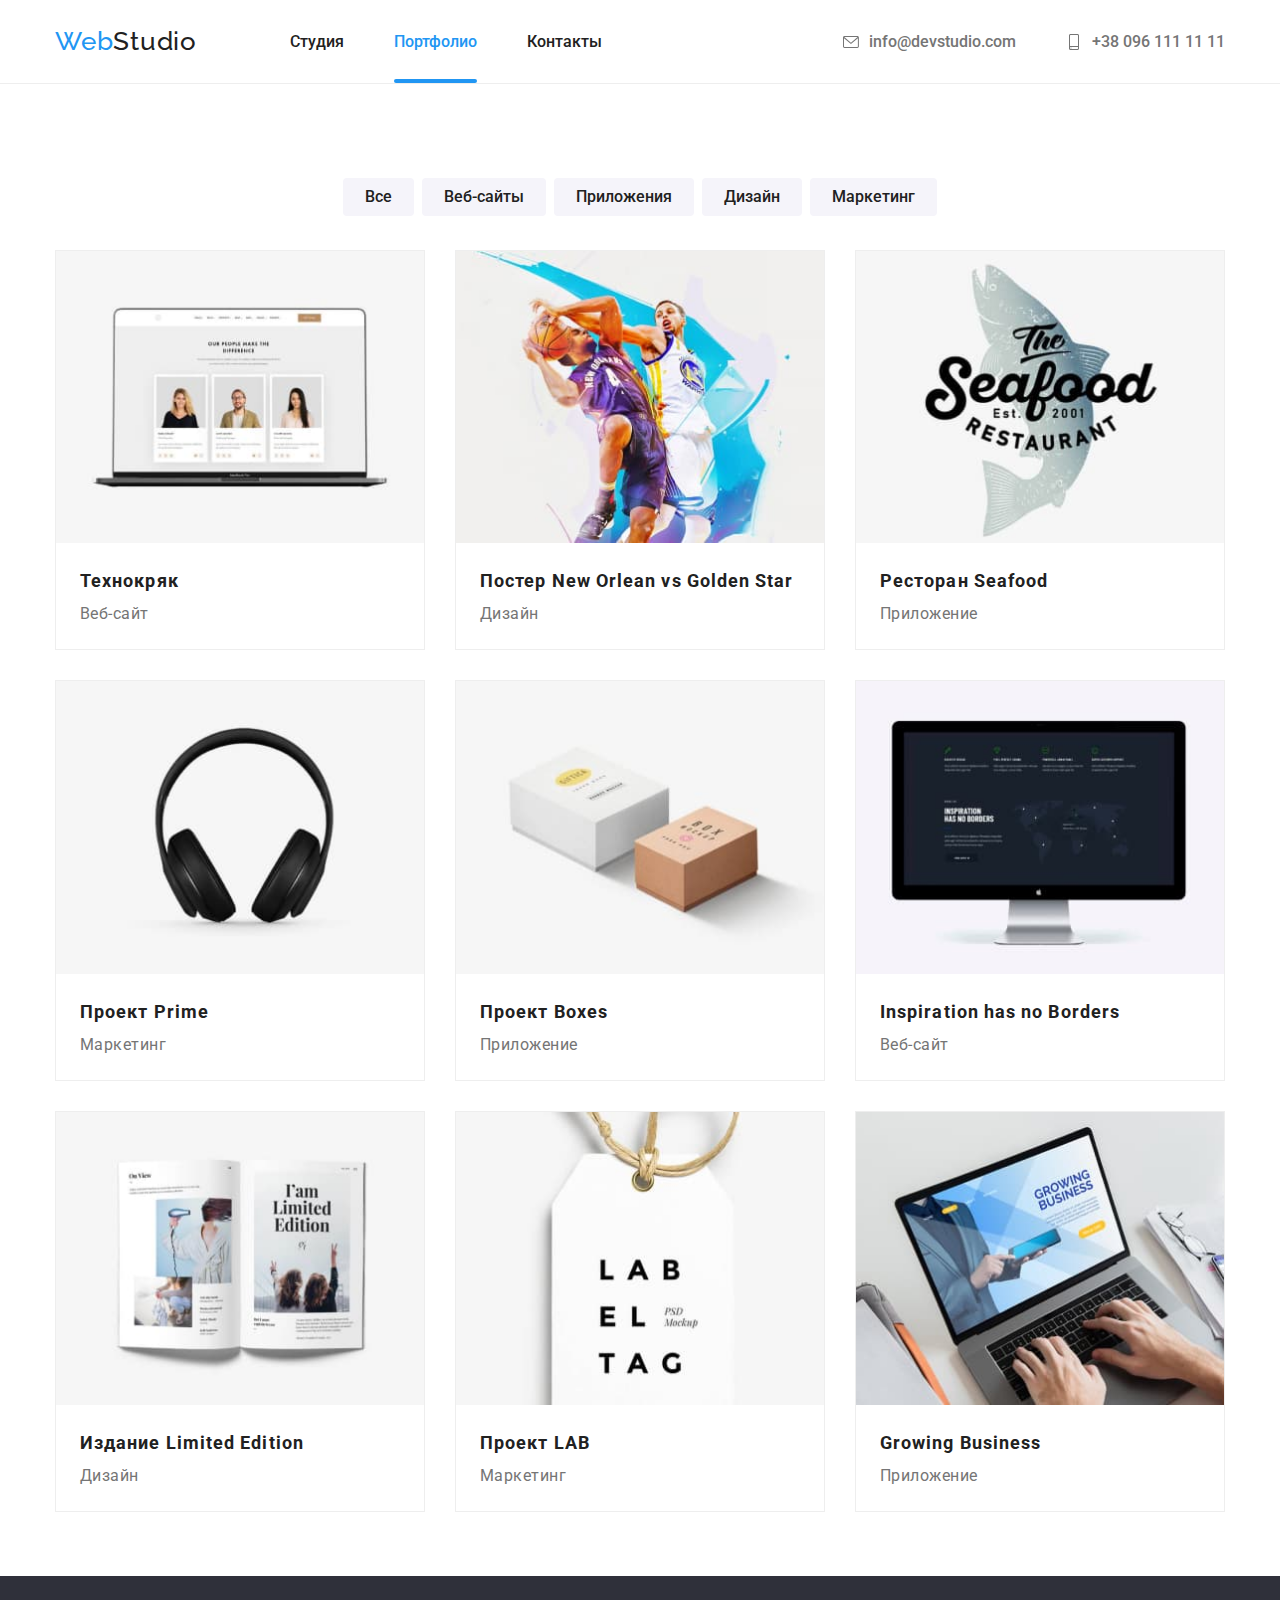
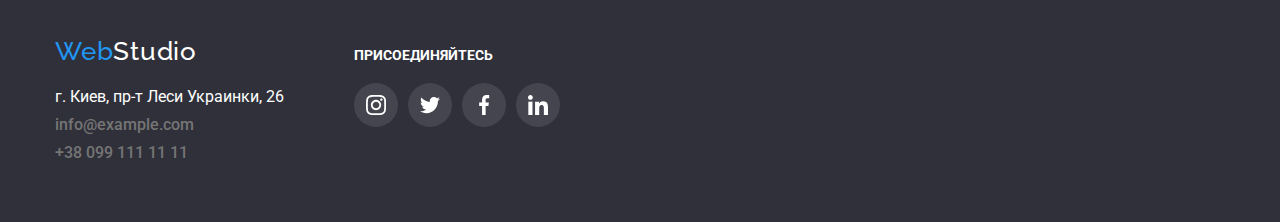
==== portfolio.html @ 6182cb8b "sd" ====
<!DOCTYPE html>
<html lang="en">

<head>
  <meta charset="UTF-8" />
  <meta http-equiv="X-UA-Compatible" content="IE=edge" />
  <meta name="viewport" content="width=device-width, initial-scale=1.0" />
  <title>Портфолио</title>
  <link rel="preconnect" href="https://fonts.gstatic.com" />
  <link rel="stylesheet" href="css/modern-normalie.css">
  <link href="https://fonts.googleapis.com/css2?family=Roboto:wght@400;500;700;900&display=swap" rel="stylesheet" />
  <link rel="preconnect" href="https://fonts.gstatic.com" />
  <link href="https://fonts.googleapis.com/css2?family=Raleway:wght@700&display=swap" rel="stylesheet" />
  <link rel="stylesheet" href="css/styles.css" />
</head>

<body>
  <header class="head-main">
    <div class="container header-nav-s-list">
      <a class="link logo" href="./index.html"><span class="link-logo">Web</span>Studio</a>
      <nav class="nav">
        <ul class="nav-list">
          <li class="nav-item">
            <a class="link" href="index.html">Студия</a>
          </li>
          <li class="nav-item"><a class="link active" href="portfolio.html">Портфолио</a></li>
          <li class="nav-item"><a class="link" href="#">Контакты</a></li>
        </ul>
      </nav>
      <ul class="header-links">
        <li class="nav-item mail-item">
          <a class="link-adress mail" href="mailto:info@devstudio.com">
            <svg class="icons-head mail" width="12px" height="16px">
              <use href="./images/icons/sprite.svg#icon-mail">
              </use>
            </svg>info@devstudio.com</a>
        </li>
        <li class="nav-item tel-item">
          <a class="link-adress mail" href="tel:+380961111111">
            <svg class="icons-head tel" width="12px" height="16px">
              <use href="./images/icons/sprite.svg#icon-smartphone">
              </use>
            </svg>+38 096 111 11 11</a>
        </li>
      </ul>
    </div>
  </header>
  <main>
    <section class="section">
      <div class="container">
        <ul class="portfolio-buttons">
          <li class="buttons-item">
            <button class="buttons" type="button">Все</button>
          </li>
          <li class="buttons-item">
            <button class="buttons" type="button">Веб-сайты</button>
          </li>
          <li class="buttons-item">
            <button class="buttons" type="button">Приложения</button>
          </li>
          <li class="buttons-item">
            <button class="buttons" type="button">Дизайн</button>
          </li>
          <li class="buttons-item">
            <button class="buttons" type="button">Маркетинг</button>
          </li>
        </ul>
        <ul class="portfolio-section-imgs">
          <li class="portfolio-conteiner-imgs">
            <a class="portfolio-items" href="#">
              <div class="thumb">
                <img src="images/three-peoples.jpg" alt="computer" width="370" />
                <div class="portfolio-overlay">
                  <p class="portfolio-overlay-text">Технокряк это современная площадка распространения коронавируса.
                    Компании используют эту платформу для цифрового шпионажа и атак на защищённые сервера конкурентов.</p>
                </div>
              </div>
              <div class="portfolio-imgs-borders">
                <h3 class="portfolio-images-tittle">Технокряк</h3>
                <p class="portfolio-images-text">Веб-сайт</p>
              </div>
            </a>
          </li>
          <li class="portfolio-conteiner-imgs">
            <a class="portfolio-items" href="#">
              <div class="thumb">
                <img src="images/slamdank-basket.jpg" alt="basketball-slamdank" width="370" />
                <div class="portfolio-overlay">
                  <p class="portfolio-overlay-text">Технокряк это современная площадка распространения коронавируса.
                    Компании используют эту платформу для цифрового
                    шпионажа и атак на защищённые сервера конкурентов.</p>
                </div>
              </div>
              <div class="portfolio-imgs-borders">
                <h3 class="portfolio-images-tittle">Постер New Orlean vs Golden Star</h3>
                <p class="portfolio-images-text">Дизайн</p>
              </div>
            </a>
          </li>
          <li class="portfolio-conteiner-imgs">
            <a class="portfolio-items" href="#">
              <div class="thumb">
                <img src="images/seafood-restaurant.jpg" alt="seafood-rest" width="370" />
                <div class="portfolio-overlay">
                  <p class="portfolio-overlay-text">Технокряк это современная площадка распространения коронавируса.
                    Компании используют эту платформу для цифрового
                    шпионажа и атак на защищённые сервера конкурентов.</p>
                </div>
              </div>
              <div class="portfolio-imgs-borders">
                <h3 class="portfolio-images-tittle">Ресторан Seafood</h3>
                <p class="portfolio-images-text">Приложение</p>
              </div>
            </a>
          </li>
          <li class="portfolio-conteiner-imgs">
            <a class="portfolio-items" href="#">
              <div class="thumb">
                <img src="images/earphones.jpg" alt="earpones" width="370" />
                <div class="portfolio-overlay">
                  <p class="portfolio-overlay-text">Технокряк это современная площадка распространения коронавируса.
                    Компании используют эту платформу для цифрового
                    шпионажа и атак на защищённые сервера конкурентов.</p>
                </div>
              </div>
              <div class="portfolio-imgs-borders">
                <h3 class="portfolio-images-tittle">Проект Prime</h3>
                <p class="portfolio-images-text">Маркетинг</p>
              </div>
            </a>
          </li>
          <li class="portfolio-conteiner-imgs">
            <a class="portfolio-items" href="#">
              <div class="thumb">
                <img src="images/two-boxes.jpg" alt="two-boxes" width="370" />
                <div class="portfolio-overlay">
                  <p class="portfolio-overlay-text">Технокряк это современная площадка распространения коронавируса.
                    Компании используют эту платформу для цифрового
                    шпионажа и атак на защищённые сервера конкурентов.</p>
                </div>
              </div>
              <div class="portfolio-imgs-borders">
                <h3 class="portfolio-images-tittle">Проект Boxes</h3>
                <p class="portfolio-images-text">Приложение</p>
              </div>
            </a>
          </li>
          <li class="portfolio-conteiner-imgs">
            <a class="portfolio-items" href="#">
              <div class="thumb">
                <img src="images/computer.jpg" alt="computer" width="370" />
                <div class="portfolio-overlay">
                  <p class="portfolio-overlay-text">Технокряк это современная площадка распространения коронавируса.
                    Компании используют эту платформу для цифрового
                    шпионажа и атак на защищённые сервера конкурентов.</p>
                </div>
              </div>
              <div class="portfolio-imgs-borders">
                <h3 class="portfolio-images-tittle">Inspiration has no Borders</h3>
                <p class="portfolio-images-text">Веб-сайт</p>
              </div>
            </a>
          </li>
          <li class="portfolio-conteiner-imgs">
            <a class="portfolio-items" href="#">
              <div class="thumb">
                <img src="images/book.jpg" alt="book" width="370" />
                <div class="portfolio-overlay">
                  <p class="portfolio-overlay-text">Технокряк это современная площадка распространения коронавируса.
                    Компании используют эту платформу для цифрового
                    шпионажа и атак на защищённые сервера конкурентов.</p>
                </div>
              </div>
              <div class="portfolio-imgs-borders">
                <h3 class="portfolio-images-tittle">Издание Limited Edition</h3>
                <p class="portfolio-images-text">Дизайн</p>
              </div>
            </a>
          </li>
          <li class="portfolio-conteiner-imgs">
            <a class="portfolio-items" href="#">
              <div class="thumb">
                <img src="images/labeltag.jpg" alt="label-tag" width="370" />
                <div class="portfolio-overlay">
                  <p class="portfolio-overlay-text">Технокряк это современная площадка распространения коронавируса.
                    Компании используют эту платформу для цифрового
                    шпионажа и атак на защищённые сервера конкурентов.</p>
                </div>
              </div>
              <div class="portfolio-imgs-borders">
                <h3 class="portfolio-images-tittle">Проект LAB</h3>
                <p class="portfolio-images-text">Маркетинг</p>
              </div>
            </a>
          </li>
          <li class="portfolio-conteiner-imgs">
            <a class="portfolio-items" href="#">
              <div class="thumb">
                <img src="images/computer-business.jpg" alt="computer-with-business-page" width="370" />
                <div class="portfolio-overlay">
                  <p class="portfolio-overlay-text">Технокряк это современная площадка распространения коронавируса.
                    Компании используют эту платформу для цифрового
                    шпионажа и атак на защищённые сервера конкурентов.</p>
                </div>
              </div>
              <div class="portfolio-imgs-borders">
                <h3 class="portfolio-images-tittle">Growing Business</h3>
                <p class="portfolio-images-text">Приложение</p>
              </div>
            </a>
          </li>
        </ul>
      </div>
    </section>
  </main>
  <footer class="footer-section">
    <div class="container footer-content">
      <div>
        <a class="link logo foot" href="./index.html"><span class="link-logo">Web</span>Studio</a>
        <address class="adress-in-foot">
          <ul class="footer-links">
            <li class="adress-in-foot">г. Киев, пр-т Леси Украинки, 26</li>
            <li>
              <a class="link-adress" href="mailtoLinfo@example.com">info@example.com</a>
            </li>
            <li>
              <a class="link-adress" href="tel:+380991111111">+38 099 111 11 11</a>
            </li>
          </ul>
        </address>
      </div>
      <div class="footer-social">
        <p>присоединяйтесь</p>
        <ul class="icons-footer">
          <li class="icons-list-footer">
            <a class="icons-footer-link" href="#">
              <svg class="icon-footer">
                <use href="./images/icons/sprite.svg#icon-instagram">
                </use>
              </svg></a>
          </li>
          <li class="icons-list-footer">
            <a class="icons-footer-link" href="#">
              <svg class="icon-footer">
                <use href="./images/icons/sprite.svg#icon-twitter">
                </use>
              </svg></a>
          </li>
          <li class="icons-list-footer">
            <a class="icons-footer-link" href="#">
              <svg class="icon-footer">
                <use href="./images/icons/sprite.svg#icon-facebook">
                </use>
              </svg></a>
          </li>
          <li class="icons-list-footer">
            <a class="icons-footer-link" href="#">
              <svg class="icon-footer">
                <use href="./images/icons/sprite.svg#icon-linkedin">
                </use>
              </svg></a>
          </li>
        </ul>
      </div>
    </div>
  </footer>
  <script src="./js/modal.js"></script>
</body>

</html>
---- css/modern-normalie.css ----
*,
*::before,
*::after{
    box-sizing: border-box;
  }
  body {
    font-family: "Roboto";
    color: var(--tittle-text--color);
    margin: 0;
    position: relative;
  }
  .container {
    width: 1200px;
    padding: 0 15px;
    margin: 0 auto;
  }
  .section{
      padding-top: 94px;
      padding-bottom: 94px;
  }
  img{
    display: block;
    max-width: 100%;
    height: auto;
  }
  a{
    text-decoration: none;
  }
  ul{
    list-style: none;
    padding: 0;
    margin: 0;
  }
  h1,
  h2,
  h3,
  h4{
    margin: 0;
  }
  p{
    margin: 0;
  }
---- css/styles.css ----
:root {
  --main-tittle-text-color: #ffffff;
  --text-all: #757575;
  --tittle-text--color: #212121;
  --buttons-active-color: #2196f3;
  --button-bakground: #f5f4fa;
  --footer-main-sections-bacground: #2f303a;
  --border-conteiners: #EEEEEE; 
  --icons-color: #AFB1B8;
  --background-footer-icons: rgba(255, 255, 255, 0.1);
  --timing:(0.4, 0, 0.2, 1);
}

/* header-section main*/
.nav-list{
  display: flex;
  margin-left: 93px;
}
.nav-list .nav-item:not(:last-child){
  margin-right: 50px;
}
.header-nav-s-list{
  display: flex;
  align-items: center;
}
.nav-list .nav-item{
  display: block;
  padding-top: 32px;
  padding-bottom: 32px;
}
.header-links{
  display: inline-block;
  display: flex;
  margin-left: auto;
}
.header-links .nav-item + .nav-item{
  margin-left: 50px;
}
.head-main{
  border-bottom: 1px solid var(--border-conteiners);
}
.nav-item a{
  fill: var(--icons-color);
  display: flex;
  align-items: center;
}

.icons-head{
  width: 1rem;
  height: 1rem;
  margin-right: 10px;
  fill: currentColor;
}
.mail:active,
.mail:hover{
  fill: var(--buttons-active-color);
}
.underline{
  transition: color 250ms var(--buttons-active-color);
}

.active{
  position: relative;
}
.active::after{
  display: block;
  content: "";
  position: absolute;
  width: 100%;
  height: 4px;
  background: #2196F3;
  border-radius: 2px;
  bottom: -32px; 
}


/*webstudio*/
/* wecstudio-section-main*/
.main-section-head {
  background: var(--footer-main-sections-bacground);
  padding-top: 200px;
  padding-bottom: 200px;
  text-align: center;
}
.main-section-tittle-text {
  color: var(--main-tittle-text-color);
  font-size: 44px;
  line-height: 1.3;
  text-align: center;
  letter-spacing: 0.06em;
  text-transform: uppercase;
  margin-bottom: 30px;
}
.overlay{
  max-width: 1600px;
  height: 600px;
  margin-left: auto;
  margin-right: auto;
  outline: 1px solid black;
  background-image: linear-gradient(
    rgba(47, 48, 58, 0.4),
    rgba(47, 48, 58, 0.4)
    ),
  url("../images/main-pic.jpg");
  background-repeat: no-repeat;
  background-position: center;
  background-size: cover;
}
/* studio button pg*/

.studio-button {
  display: block;
  margin: auto;
  background: var(--buttons-active-color);
  color: var(--main-tittle-text-color);
  width: 200px;
  height: 50px; 
  border-radius: 4px;
  font-size: 16px;
  font-weight: 700;
  cursor: pointer;
  border: none;
  transition: background-color 250ms cubic-bezier(0.4, 0, 0.2, 1) ;
}

.studio-button:hover{
  background: #188CE8;
}

/* first what we do*/
.what-we-do-text-section{
  display: flex;
  justify-content: center;
}
.what-we-do-text-section .first-section-content:not(:last-child){
  margin-right: 30px;
}
.first-section-content h3{
  margin-bottom: 10px;
}
.first-section-title {
  color: var(--tittle-text--color);
  font-size: 36px;
  line-height: 1.1;
  text-align: center;
  letter-spacing: 0.03em;
  margin-bottom: 50px;
}
.icon-first{
  width: 70px;
  height: 70px;
}
.first-section-description{
  display: flex;
  width: 270px;
  height: 120px;
  justify-content: center;
  align-items: center;
  background-color: var(--button-bakground);
  border-radius: 4px;
  margin-bottom: 30px;
}


/* images*/
.thrd-section{
  padding-top: 0;
}
.what-we-do-section-images{
  display: flex;
  justify-content: space-between;
}

.first-text-section-studio-title {
  color: var(--tittle-text--color);
  font-weight: bold;
  font-size: 14px;
  line-height: 1.1;
  letter-spacing: 0.03em;
  text-transform: uppercase;
}
.first-text-section-studio-text {
  color: var(--text-all);
  font-size: 14px;
  line-height: 1.7;
  letter-spacing: 0.03em;
}
.what-we-do-block{
  position: relative;
  display: flex;
}
.what-we-do-text{
  font-family: Roboto;
  font-style: normal;
  font-weight: bold;
  font-size: 14px;
  line-height: 16px;
  text-align: center;
  letter-spacing: 0.03em;
  text-transform: uppercase;
  position: absolute;
  display: flex;
  background: rgba(47, 48, 58, 0.8);
  color: var(--main-tittle-text-color);
  width: 370px;
  height: 70px;
  bottom: 0;
  justify-content: center;
  align-items: center;
}

/* our team section*/
.tittle-second-section{
  justify-content: center;
  padding-bottom: 50px;
}
.our-team-section-members{
  display: flex;
  justify-content: space-between;
}

.our-team-section-members h3{
  text-align: center;
  padding-top: 30px;
  margin-bottom: 10px;
}
.our-team-section-members p{
  text-align: center;
  margin-bottom: 16px;
}
.members {
 box-shadow: 0px 1px 3px rgba(0, 0, 0, 0.12), 0px 1px 1px rgba(0, 0, 0, 0.14), 0px 2px 1px rgba(0, 0, 0, 0.2);
 border-radius: 0px 0px 4px 4px;
 padding-bottom: 30px;
 background: var(--main-tittle-text-color);
}
/* icons */
.icons-list{
  display: flex;
  align-items: center;
  justify-content: center;
}
.icons-list li:not(:first-child){
  margin-left: 10px;
}

.icons-list-social-link{
  display: flex;
  width: 44px;
  height: 44px;
  justify-content: center;
  align-items: center;
  border-radius: 50%;
  color: var(--icons-color)
}
.icon-social{
  width: 20px;
  height: 20px;
}

.icons-list-social-link:hover,
.icons-list-social-link:active {
 fill: var(--main-tittle-text-color);
 background: var(--buttons-active-color);
 border-radius: 50%;
}
.icons-list-social-link{
  fill: var(--icons-color);
}

/* our team section*/
.tittle-second-section {
  color: var(--tittle-text--color);
  font-size: 36px;
  line-height: 1.1;
  letter-spacing: 0.03em;
  text-align: center;
}

.second-section-title {
  color: var(--tittle-text--color);
  font-size: 16px;
  line-height: 1.1;
  letter-spacing: 0.03em;
}
.second-section-text {
  color: var(--text-all);
  font-size: 16px;
  line-height: 1.1;
  letter-spacing: 0.03em;
}
/*PORTFOLIO*/
/* portfolio*/

.portfolio-section-imgs{
  display: flex;
  flex-wrap: wrap;
  margin-right: -30px;
  margin-bottom: -30px;
}
.portfolio-conteiner-imgs{
  width: calc( ( 100% - 90px ) / 3 );
  margin-right: 30px;
  margin-bottom: 30px;
  border: 1px solid var(--border-conteiners);
}
.portfolio-conteiner-imgs:nth-child(3n){
  margin-right: 0;
}
.portfolio-conteiner-imgs:nth-last-child(-n+3){
  margin-bottom: 0;
}
.our-section{
  background: var(--button-bakground) ;
}
/* portfolio text section*/

.portfolio-images-tittle {
  color: var(--tittle-text--color);
  font-size: 18px;
  line-height: 2;
  letter-spacing: 0.06em;
}
.portfolio-imgs-borders{
  padding: 20px 24px;
}
.portfolio-images-text {
  color: var(--text-all);
  font-size: 16px;
  line-height: 1.9;
  letter-spacing: 0.03em;
}
/*buttons on portfolio pg*/
.portfolio-buttons{
  display: flex;
  justify-content:center;
  border: none;
  margin-bottom: 34px;
  border-radius: 4px;
}

.buttons-item:not(:first-child){
  padding-left: 8px;
}

/* portfolio overlay*/

.thumb{
  overflow: hidden;
  position: relative;
}
.portfolio-overlay{
  position: absolute;
  top: 0;
  left: 0;
  width: 100%;
  height: 100%;
  background-color: rgba(33, 150, 243, 0.9);
  opacity: 0;
  transform: translateY(100%);
  transition: transform 250ms cubic-bezier(0.4, 0, 0.2, 1);
  overflow: auto;
}

.portfolio-overlay-text{
  position: absolute;
  transform: translate(-50%, -50%);
  top: 50%;
  left: 50%;
  display: flex;
  width: 100%;
  height: 100%;
  align-items: center;
  padding-left: 24px;
  padding-right: 24px;
  color: var(--main-tittle-text-color);
  font-size: 18px;
  line-height: 1.56;
}

.portfolio-items:hover, 
.portfolio-items:focus {
  display: block;
  background: var(--main-tittle-text-color);
  box-sizing: border-box;
  box-shadow: 0px 1px 1px rgb(0 0 0 / 12%), 0px 4px 4px rgb(0 0 0 / 6%), 1px 4px 6px rgb(0 0 0 / 16%);
}
.portfolio-conteiner-imgs:hover .portfolio-overlay {
  opacity: 1;
  transform: translate(0);
}
/*buttons active tm*/
.buttons {
  font-weight: 500;
  font-family: "Roboto";
  font-size: 16px;
  line-height: 1.6;
  border-radius: 4px;
  background: var(--button-bakground);
  color: var(--tittle-text--color);
  border: none;
  display: inline-block;
  padding: 6px 22px;
  transition: bacground-color 250ms cubic-bezier(0.4, 0, 0.2, 1), color 250ms cubic-bezier(0.4, 0, 0.2, 1), box-shadow 250ms cubic-bezier(0.4, 0, 0.2, 1);
  
}
.buttons:hover {
  background: var(--buttons-active-color);
  color: var(--main-tittle-text-color);
  box-shadow: 0px 4px 4px rgba(0, 0, 0, 0.15);
}
.buttons:focus {
  background: var(--buttons-active-color);
  color: var(--main-tittle-text-color);
}
.buttons:active {
  background: var(--buttons-active-color);
  color: var(--main-tittle-text-color);
}
.buttons {
  cursor: pointer;
}
/* clients companys*/
.clients-title{
  color: var(--tittle-text--color);
  font-family: Roboto;
  font-style: normal;
  font-weight: bold;
  font-size: 36px;
  line-height: 42px;
  text-align: center;
  padding-top: 8px;
  padding-bottom: 50px;
}
.clients-list{
  display: flex;
}
.clients-list-item:not(:last-child){
  margin-right: 30px;
}
.clients-list-item svg{
  margin: 16px 32px;
  width: 106px;
  height: 60px;
  fill: var(--icons-color);
  background-color: var(--main-tittle-text-color);
}
.client-list-link{
  border: 1px solid var(--icons-color);
  display: flex;
  width: 170px;
  height: 92px;
  border-radius: 3px;
}
.client-list-link:active,
.client-list-link:hover{
  border-color: var(--buttons-active-color); 
}
.client-list-link:active .icon-client,
.client-list-link:hover .icon-client{
  fill: var(--buttons-active-color);
}
/* footer section*/
.footer-content{
  padding-top: 60px;
  padding-bottom: 60px;
  display: flex;
  align-items: baseline;
}
.footer-links li:not(:last-child){
  margin-bottom: 9px;
}

.footer-section {
  background: var(--footer-main-sections-bacground);
}

.adress-in-foot {
  font-style: normal;
}
.adress-in-foot {
  color: var(--main-tittle-text-color);
}

.footer-social{
  margin-left: 70px;
}
.footer-social p{
  font-weight: bold;
  font-size: 14px;
  line-height: inherit;
  letter-spacing: inherit;
  text-transform: uppercase;
  color: var(--main-tittle-text-color);
  margin-bottom: 20px;
}
.icons-footer{
  width: 206px;
  display: flex;
  align-items: center;
}
.icons-list-footer:not(:last-child) {
  margin-right: 10px;
}
.icons-footer-link{
    display: flex;
    background-color: var(--background-footer-icons);
    width: 44px;
    height: 44px;
    border-radius: 50%;
    justify-content: center;
    align-items: center;
}
.icon-footer{
    width: 20px;
    height: 20px;
    fill: var(--main-tittle-text-color);
}
.icons-footer-link:hover, 
.icons-footer-link:focus {
  fill: var(--main-tittle-text-color);
  background: var(--buttons-active-color);
  border-radius: 50%;
}

/* links */
.link {
  color: var(--tittle-text--color);
  font-weight: 500;
}

.link:hover {
    color: var(--buttons-active-color);
  }
.link:active{
    color: var(--buttons-active-color);
  }
.link:focus {
  color: var(--buttons-active-color);
}

.link-adress {
  color: var(--text-all);
  font-weight: 500;
}
.link-adress:hover{
    color: var(--buttons-active-color);
  } 
.link-adress:active{
    color: var(--buttons-active-color);
  } 
.link-adress:focus {
  color: var(--buttons-active-color);
}
.link.active{
    color: var(--buttons-active-color);
}
/* logo */
.logo {
  font-family: "Raleway";
  color: var(--tittle-text--color);
  font-size: 26px;
  line-height: 31px;
  letter-spacing: 0.03em;
}
.link-logo {
  color: var(--buttons-active-color);
}
.foot {
  color: var(--main-tittle-text-color);
  margin-bottom: 20px;
  display: inline-block;
}

/* backdrop*/
.backdrop.is-hidden{
  opacity: 0;
  pointer-events: none;
  visibility: hidden;
}
.backdrop{
  position: fixed;
  top: 0;
  left: 0;
  height: 100%;
  width: 100%;
  opacity: 1;
  background-color: rgba(0, 0, 0, 0.2);
  transition: opacity 250ms cubic-bezier(0.4,0,0.2,1), visibility 250ms cubic-bezier(0.4,0,0.2,1);
}

.modal {
  position: absolute;
  width: 528px;
  height: 581px;
  transform: translate(-50%, -50%);
  top: 50%;
  left: 50%;
  padding: 15px;
  background: var(--main-tittle-text-color);
  box-shadow: 0px 1px 3px rgba(0, 0, 0, 0.12), 0px 1px 1px rgba(0, 0, 0, 0.14), 0px 2px 1px rgba(0, 0, 0, 0.2);
  border-radius: 4px;
  transform: scale(1) translate(-50%, -50%);
  transition: transform 250ms cubic-bezier(0.4,0,0.2,1), visibility 250ms cubic-bezier(0.4,0,0.2,1);
}
.modal button{
  position: absolute;
  display: flex;
  justify-content: center;
  width: 30px;
  height: 30px;
  align-items: center;
  border-radius: 50%;
  margin-left: auto;
  border: 1px solid rgba(0, 0, 0, 0.1);
  cursor: pointer;
  right: 8px;
  top: 8px;
  background-color: var(--main-tittle-text-color);
}
.backdrop.is-hidden .modal{
  transform: translate(-50%, -50%) scale(0.8);
}
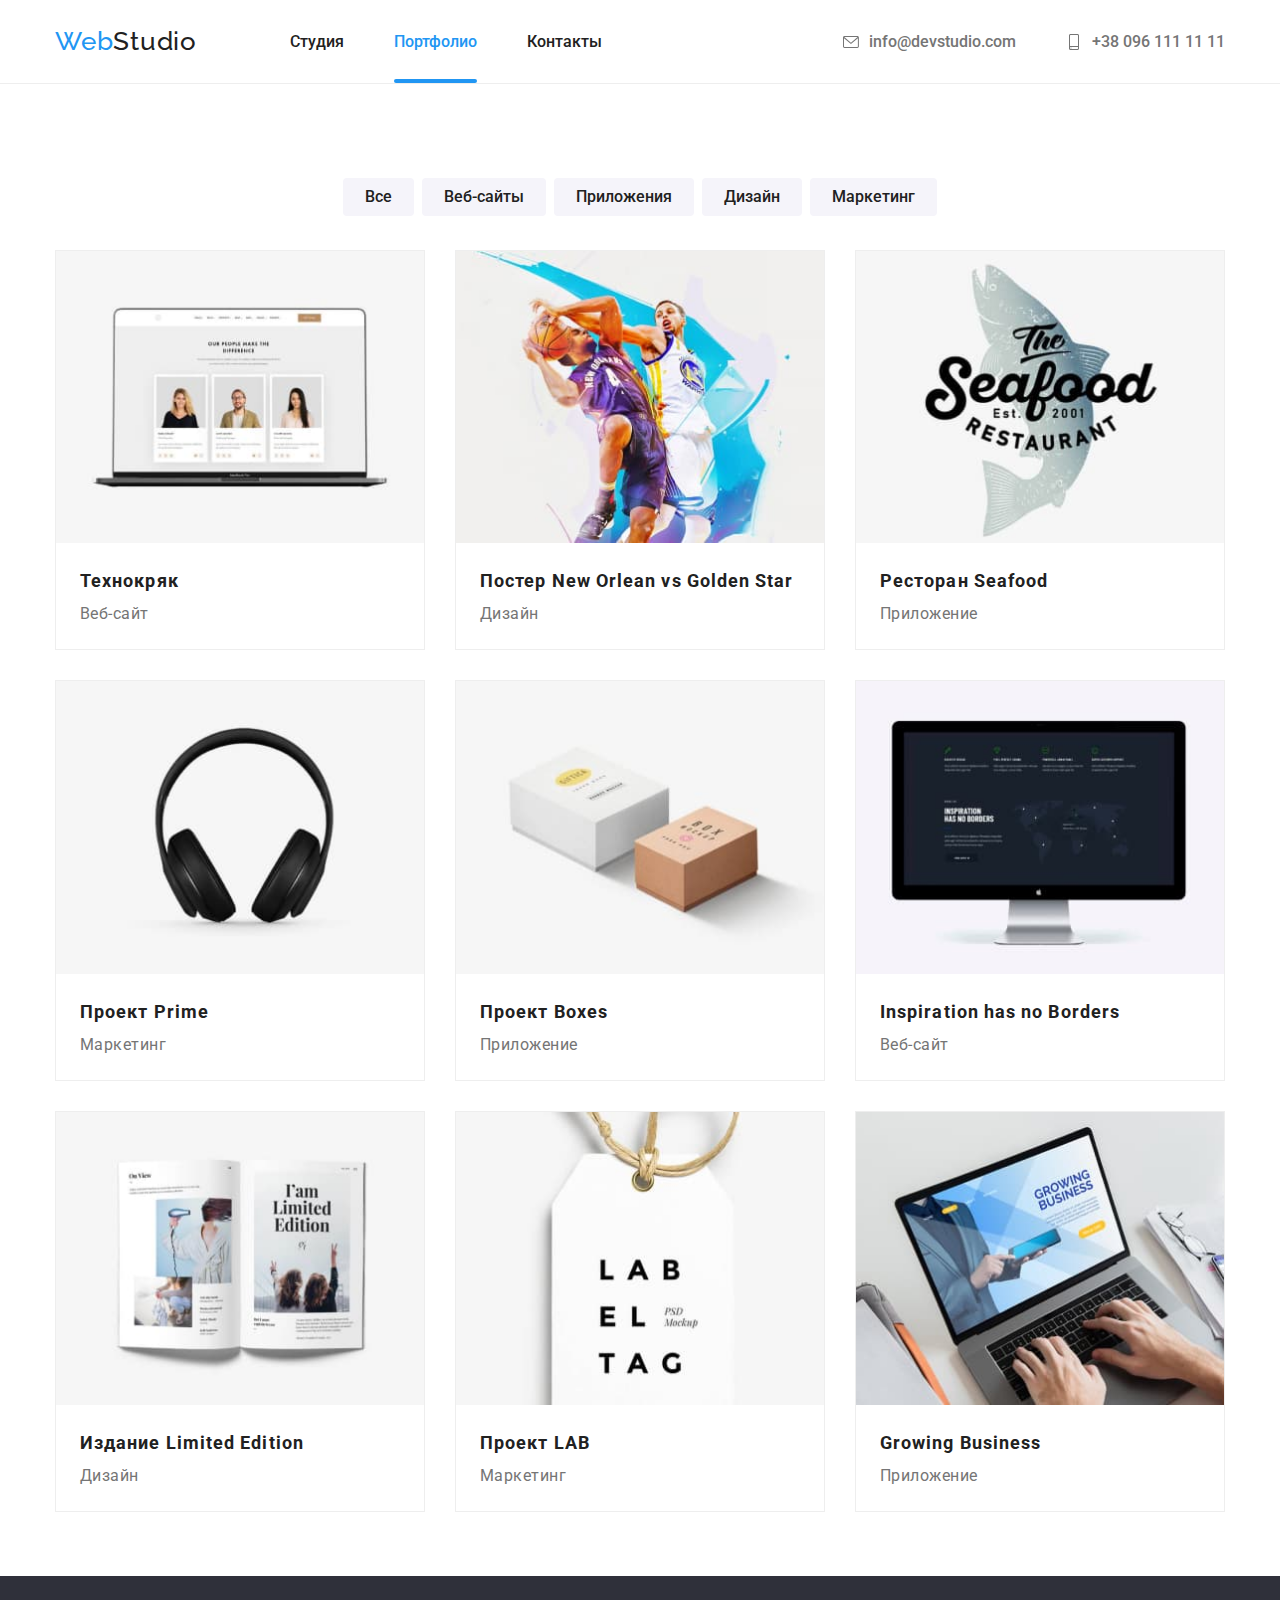
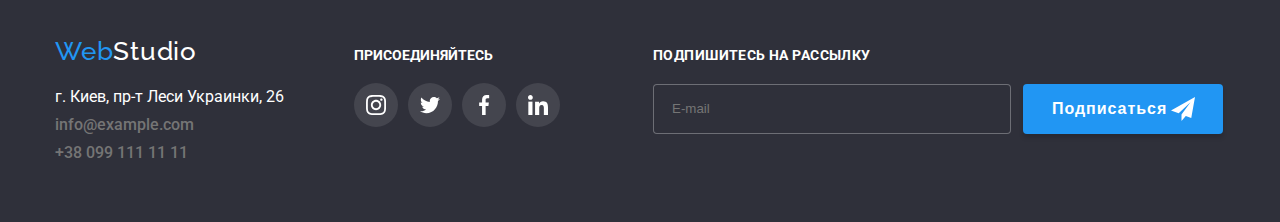
==== commit c469beab: "yeap" ====
--- a/portfolio.html
+++ b/portfolio.html
@@ -72,7 +72,8 @@
                 <img src="images/three-peoples.jpg" alt="computer" width="370" />
                 <div class="portfolio-overlay">
                   <p class="portfolio-overlay-text">Технокряк это современная площадка распространения коронавируса.
-                    Компании используют эту платформу для цифрового шпионажа и атак на защищённые сервера конкурентов.</p>
+                    Компании используют эту платформу для цифрового шпионажа и атак на защищённые сервера конкурентов.
+                  </p>
                 </div>
               </div>
               <div class="portfolio-imgs-borders">
@@ -262,6 +263,15 @@
           </li>
         </ul>
       </div>
+      <div class="footer-connection">
+        <p>Подпишитесь на рассылку</p>
+        <form class="footer-connection-flex">
+          <label for="email"></label>
+          <input class="footer-connection-mail" type="email" name="email" placeholder="E-mail" id="email">
+          <button class="footer-button" type="submit">Подписаться</button>
+        </form>
+      </div>
+    </div>
     </div>
   </footer>
   <script src="./js/modal.js"></script>
--- a/css/styles.css
+++ b/css/styles.css
@@ -523,6 +523,70 @@
   border-radius: 50%;
 }
 
+.footer-connection{
+  margin-left: 93px;
+  margin-top: 12px;
+  font-weight: 700;
+  font-size: 14px;
+  line-height: 1.14;
+  letter-spacing: 0.03em;
+  text-transform: uppercase;
+  color: var(--main-tittle-text-color);
+}
+.footer-connection-flex{
+  display: flex;
+  width: 570px;
+  height: 86px;
+}
+.footer-button{
+  background: var(--buttons-active-color);
+  position: relative;
+  margin-top: 20px;
+  width: 200px;
+  height: 50px;
+  padding-right: 62px;
+  padding-left: 29px;
+  border: 0px solid transparent;
+  box-shadow: 0px 4px 4px rgb(0 0 0 / 15%);
+  border-radius: 4px;
+  color: var(--main-tittle-text-color);
+  font-weight: 700;
+  font-size: 16px;
+  line-height: 1.87;
+  letter-spacing: 0.06em;
+  cursor: pointer;
+  transition: background-color 250ms cubic-bezier(0.4, 0, 0.2, 1);
+}
+
+.footer-button:hover{
+  background: #188CE8;
+}
+
+.footer-button::after{
+  background-image: url(../images/icons/telega.svg);
+  width: 24px;
+  height: 24px;
+  position: absolute;
+  content: '';
+  top: 13px;
+  right: 28px;
+  fill: var(--main-tittle-text-color);
+}
+.footer-connection-mail::placeholder{
+  padding-left: 16px;
+}
+.footer-connection-mail{
+  width: 358px;
+  height: 50px;
+  background-color: var(--footer-main-sections-bacground);
+  margin-top: 20px;
+  margin-right: 12px;
+  color: rgba(255, 255, 255, 0.3);
+  border: 1px solid rgba(255, 255, 255, 0.3);
+  box-sizing: border-box;
+  border-radius: 4px;
+  outline: none;
+}
 /* links */
 .link {
   color: var(--tittle-text--color);
@@ -596,14 +660,14 @@
   transform: translate(-50%, -50%);
   top: 50%;
   left: 50%;
-  padding: 15px;
+  padding: 40px;
   background: var(--main-tittle-text-color);
   box-shadow: 0px 1px 3px rgba(0, 0, 0, 0.12), 0px 1px 1px rgba(0, 0, 0, 0.14), 0px 2px 1px rgba(0, 0, 0, 0.2);
   border-radius: 4px;
   transform: scale(1) translate(-50%, -50%);
   transition: transform 250ms cubic-bezier(0.4,0,0.2,1), visibility 250ms cubic-bezier(0.4,0,0.2,1);
 }
-.modal button{
+.modal-button{
   position: absolute;
   display: flex;
   justify-content: center;
@@ -618,6 +682,161 @@
   top: 8px;
   background-color: var(--main-tittle-text-color);
 }
+.modal-button:hover{
+  fill: rgba(33, 150, 243, 1);
+}
 .backdrop.is-hidden .modal{
   transform: translate(-50%, -50%) scale(0.8);
 }
+/*modal-modal*/
+.form{
+ width: 100%;
+}
+.modal-form{
+  display: flex;
+  flex-direction: column;
+  margin-bottom: 10px;
+}
+.modal-form label{
+  margin-bottom: 4px;
+}
+.feedback-label{
+  margin-bottom: 20px;
+}
+.modal-form textarea{
+  border: 1px solid rgba(33, 33, 33, 0.2);
+  border-radius: 4px;
+  resize: none;
+  width: 100%;
+  height: 120px;
+  padding: 12px 16px;
+}
+
+
+.modal-button-second{
+  text-align: center;
+}
+.modal-form textarea::placeholder{
+  color: rgba(117, 117, 117, 0.5);
+  font-family: Roboto;
+  font-weight: normal;
+  font-size: 12px;
+  line-height: 14px;
+  letter-spacing: 0.01em;
+}
+.modal-wrapper-text{
+  font-family: Roboto;
+  font-weight: bold;
+  font-size: 20px;
+  line-height: 23px;
+  text-align: center;
+  letter-spacing: 0.03em;
+  color: var(--tittle-text--color);
+  margin-bottom: 12px;
+}
+.form-label{
+  display: block;
+  font-family: Roboto;
+  font-weight: normal;
+  font-size: 12px;
+  line-height: 14px;
+  letter-spacing: 0.01em;
+  color: var(--text-all);
+}
+.form-input{
+  width: 100%;
+  height: 40px;
+  border-radius: 4px;
+  border: 1px solid rgba(33, 33, 33, 0.2);
+  cursor: pointer;
+  padding-left: 42px;  
+  transition: border 250ms cubic-bezier(0.4, 0, 0.2, 1);
+
+}
+.form-label-svg{
+  position: relative;
+  display: block;
+}
+
+.form-input:focus{
+  outline: 1px solid var(--buttons-active-color) ;
+}
+.modal-form-feedback:focus{
+  outline: 2px solid var(--buttons-active-color);
+}
+.modal-svg{
+  position: absolute;
+  display: flex;
+  justify-content: center;
+  align-items: center;
+  top: 50%;
+  left: 12px;
+  transform: translateY(-50%);
+  transition: fill 250ms cubic-bezier(0.4, 0, 0.2, 1);
+}
+.form-input:focus + .modal-svg{
+  fill: var(--buttons-active-color);
+}
+.modal-button-send{
+  width: 200px;
+  height: 50px;
+  background: var(--buttons-active-color);
+}
+.modal-button-text{
+  font-family: Roboto;
+  font-weight: bold;
+  font-size: 16px;
+  line-height: 30px;
+  align-items: center;
+  text-align: center;
+  letter-spacing: 0.06em;
+  color: var(--main-tittle-text-color);
+}
+.modal-link{
+  text-decoration: underline;
+  color: var(--buttons-active-color);
+}
+
+.checkbox-label{
+  display: flex;
+  justify-content: center;
+  align-items: center;
+  cursor: pointer;
+  margin-bottom: 30px;
+}
+.checkbox-text{
+  display: inline-block;
+  padding-left: 7px;
+  font-size: 14px;
+  line-height: 1.71;
+  letter-spacing: 0.03em;
+}
+.visibility-one{
+  position: absolute;
+  width: 1px;
+  height: 1px;
+  margin: -1px;
+  padding: 0;
+  overflow: hidden;
+  border: 0;
+  clip: rect(0 0 0 0);
+}
+.checkbox:checked + .checkbox-icon{
+  border-color: transparent;
+  background-color: var(--buttons-active-color);
+  background-image: url(/images/icons/nike.svg);
+  background-size: contain;
+  background-origin: border-box;
+}
+.checkbox-icon{
+  display: inline-block;
+  width: 16px;
+  height: 15px;
+  background-color: var(--main-tittle-text-color);
+  border-radius: 4px;
+  border: 2px solid rgba(0, 0, 0, 1);
+  transition-property: background-color, border;
+  transition-duration: 250ms;
+  transition-timing-function: cubic-bezier(0.4, 0, 0.2, 1);
+  background-repeat: no-repeat;
+}
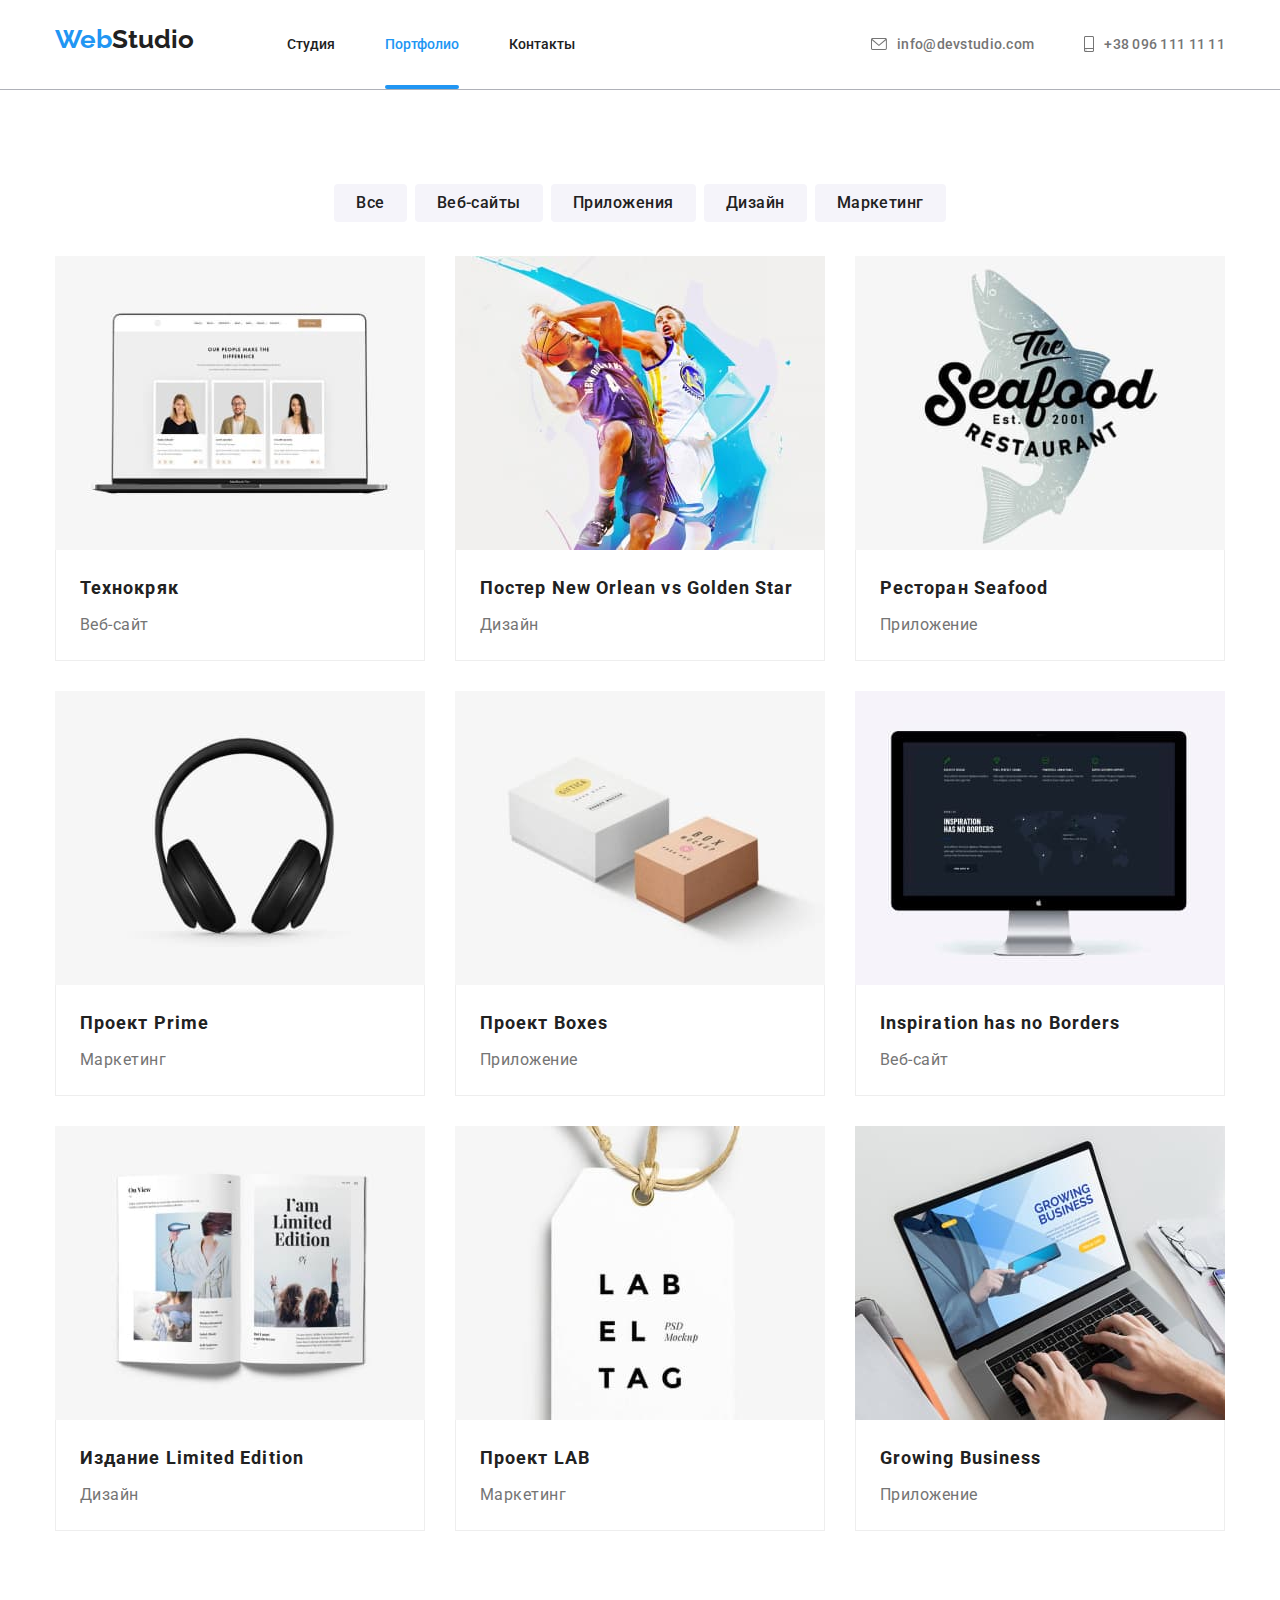
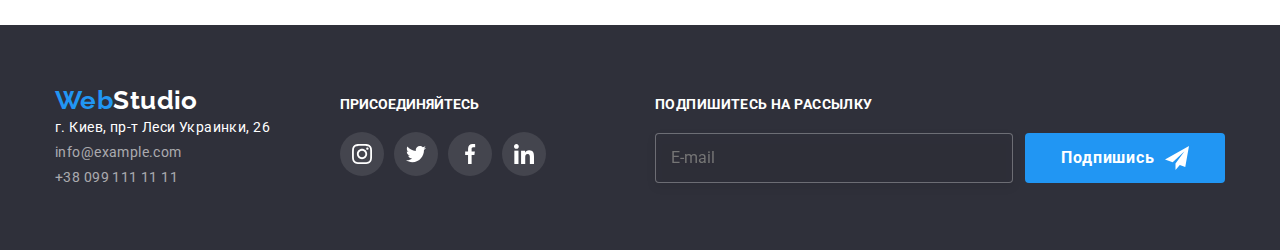
==== commit e9e7348e: "пп" ====
--- a/portfolio.html
+++ b/portfolio.html
@@ -1,280 +1,290 @@
 <!DOCTYPE html>
-<html lang="en">
-
+<html lang="ru">
 <head>
-  <meta charset="UTF-8" />
-  <meta http-equiv="X-UA-Compatible" content="IE=edge" />
-  <meta name="viewport" content="width=device-width, initial-scale=1.0" />
-  <title>Портфолио</title>
-  <link rel="preconnect" href="https://fonts.gstatic.com" />
-  <link rel="stylesheet" href="css/modern-normalie.css">
-  <link href="https://fonts.googleapis.com/css2?family=Roboto:wght@400;500;700;900&display=swap" rel="stylesheet" />
-  <link rel="preconnect" href="https://fonts.gstatic.com" />
-  <link href="https://fonts.googleapis.com/css2?family=Raleway:wght@700&display=swap" rel="stylesheet" />
-  <link rel="stylesheet" href="css/styles.css" />
+	<meta charset="UTF-8">
+	<meta http-equiv="X-UA-Compatible" content="IE=edge">
+	<meta name="viewport" content="width=device-width, initial-scale=1.0">
+	<link rel="preconnect" href="https://fonts.gstatic.com">
+	<link href="https://fonts.googleapis.com/css2?family=Raleway:wght@700&family=Roboto:wght@400;500;700;900&display=swap"
+		rel="stylesheet">
+	<link rel="stylesheet" href="https://cdnjs.cloudflare.com/ajax/libs/modern-normalize/1.0.0/modern-normalize.min.css">
+	<link rel="stylesheet" href="./css/styles.css">
+	<link rel="stylesheet" href="./css/main.min.css">
+	<title>Домашнє завдання №2</title>
 </head>
-
 <body>
-  <header class="head-main">
-    <div class="container header-nav-s-list">
-      <a class="link logo" href="./index.html"><span class="link-logo">Web</span>Studio</a>
-      <nav class="nav">
-        <ul class="nav-list">
-          <li class="nav-item">
-            <a class="link" href="index.html">Студия</a>
-          </li>
-          <li class="nav-item"><a class="link active" href="portfolio.html">Портфолио</a></li>
-          <li class="nav-item"><a class="link" href="#">Контакты</a></li>
-        </ul>
-      </nav>
-      <ul class="header-links">
-        <li class="nav-item mail-item">
-          <a class="link-adress mail" href="mailto:info@devstudio.com">
-            <svg class="icons-head mail" width="12px" height="16px">
-              <use href="./images/icons/sprite.svg#icon-mail">
-              </use>
-            </svg>info@devstudio.com</a>
-        </li>
-        <li class="nav-item tel-item">
-          <a class="link-adress mail" href="tel:+380961111111">
-            <svg class="icons-head tel" width="12px" height="16px">
-              <use href="./images/icons/sprite.svg#icon-smartphone">
-              </use>
-            </svg>+38 096 111 11 11</a>
-        </li>
-      </ul>
-    </div>
-  </header>
-  <main>
-    <section class="section">
-      <div class="container">
-        <ul class="portfolio-buttons">
-          <li class="buttons-item">
-            <button class="buttons" type="button">Все</button>
-          </li>
-          <li class="buttons-item">
-            <button class="buttons" type="button">Веб-сайты</button>
-          </li>
-          <li class="buttons-item">
-            <button class="buttons" type="button">Приложения</button>
-          </li>
-          <li class="buttons-item">
-            <button class="buttons" type="button">Дизайн</button>
-          </li>
-          <li class="buttons-item">
-            <button class="buttons" type="button">Маркетинг</button>
-          </li>
-        </ul>
-        <ul class="portfolio-section-imgs">
-          <li class="portfolio-conteiner-imgs">
-            <a class="portfolio-items" href="#">
-              <div class="thumb">
-                <img src="images/three-peoples.jpg" alt="computer" width="370" />
-                <div class="portfolio-overlay">
-                  <p class="portfolio-overlay-text">Технокряк это современная площадка распространения коронавируса.
-                    Компании используют эту платформу для цифрового шпионажа и атак на защищённые сервера конкурентов.
-                  </p>
-                </div>
-              </div>
-              <div class="portfolio-imgs-borders">
-                <h3 class="portfolio-images-tittle">Технокряк</h3>
-                <p class="portfolio-images-text">Веб-сайт</p>
-              </div>
-            </a>
-          </li>
-          <li class="portfolio-conteiner-imgs">
-            <a class="portfolio-items" href="#">
-              <div class="thumb">
-                <img src="images/slamdank-basket.jpg" alt="basketball-slamdank" width="370" />
-                <div class="portfolio-overlay">
-                  <p class="portfolio-overlay-text">Технокряк это современная площадка распространения коронавируса.
-                    Компании используют эту платформу для цифрового
-                    шпионажа и атак на защищённые сервера конкурентов.</p>
-                </div>
-              </div>
-              <div class="portfolio-imgs-borders">
-                <h3 class="portfolio-images-tittle">Постер New Orlean vs Golden Star</h3>
-                <p class="portfolio-images-text">Дизайн</p>
-              </div>
-            </a>
-          </li>
-          <li class="portfolio-conteiner-imgs">
-            <a class="portfolio-items" href="#">
-              <div class="thumb">
-                <img src="images/seafood-restaurant.jpg" alt="seafood-rest" width="370" />
-                <div class="portfolio-overlay">
-                  <p class="portfolio-overlay-text">Технокряк это современная площадка распространения коронавируса.
-                    Компании используют эту платформу для цифрового
-                    шпионажа и атак на защищённые сервера конкурентов.</p>
-                </div>
-              </div>
-              <div class="portfolio-imgs-borders">
-                <h3 class="portfolio-images-tittle">Ресторан Seafood</h3>
-                <p class="portfolio-images-text">Приложение</p>
-              </div>
-            </a>
-          </li>
-          <li class="portfolio-conteiner-imgs">
-            <a class="portfolio-items" href="#">
-              <div class="thumb">
-                <img src="images/earphones.jpg" alt="earpones" width="370" />
-                <div class="portfolio-overlay">
-                  <p class="portfolio-overlay-text">Технокряк это современная площадка распространения коронавируса.
-                    Компании используют эту платформу для цифрового
-                    шпионажа и атак на защищённые сервера конкурентов.</p>
-                </div>
-              </div>
-              <div class="portfolio-imgs-borders">
-                <h3 class="portfolio-images-tittle">Проект Prime</h3>
-                <p class="portfolio-images-text">Маркетинг</p>
-              </div>
-            </a>
-          </li>
-          <li class="portfolio-conteiner-imgs">
-            <a class="portfolio-items" href="#">
-              <div class="thumb">
-                <img src="images/two-boxes.jpg" alt="two-boxes" width="370" />
-                <div class="portfolio-overlay">
-                  <p class="portfolio-overlay-text">Технокряк это современная площадка распространения коронавируса.
-                    Компании используют эту платформу для цифрового
-                    шпионажа и атак на защищённые сервера конкурентов.</p>
-                </div>
-              </div>
-              <div class="portfolio-imgs-borders">
-                <h3 class="portfolio-images-tittle">Проект Boxes</h3>
-                <p class="portfolio-images-text">Приложение</p>
-              </div>
-            </a>
-          </li>
-          <li class="portfolio-conteiner-imgs">
-            <a class="portfolio-items" href="#">
-              <div class="thumb">
-                <img src="images/computer.jpg" alt="computer" width="370" />
-                <div class="portfolio-overlay">
-                  <p class="portfolio-overlay-text">Технокряк это современная площадка распространения коронавируса.
-                    Компании используют эту платформу для цифрового
-                    шпионажа и атак на защищённые сервера конкурентов.</p>
-                </div>
-              </div>
-              <div class="portfolio-imgs-borders">
-                <h3 class="portfolio-images-tittle">Inspiration has no Borders</h3>
-                <p class="portfolio-images-text">Веб-сайт</p>
-              </div>
-            </a>
-          </li>
-          <li class="portfolio-conteiner-imgs">
-            <a class="portfolio-items" href="#">
-              <div class="thumb">
-                <img src="images/book.jpg" alt="book" width="370" />
-                <div class="portfolio-overlay">
-                  <p class="portfolio-overlay-text">Технокряк это современная площадка распространения коронавируса.
-                    Компании используют эту платформу для цифрового
-                    шпионажа и атак на защищённые сервера конкурентов.</p>
-                </div>
-              </div>
-              <div class="portfolio-imgs-borders">
-                <h3 class="portfolio-images-tittle">Издание Limited Edition</h3>
-                <p class="portfolio-images-text">Дизайн</p>
-              </div>
-            </a>
-          </li>
-          <li class="portfolio-conteiner-imgs">
-            <a class="portfolio-items" href="#">
-              <div class="thumb">
-                <img src="images/labeltag.jpg" alt="label-tag" width="370" />
-                <div class="portfolio-overlay">
-                  <p class="portfolio-overlay-text">Технокряк это современная площадка распространения коронавируса.
-                    Компании используют эту платформу для цифрового
-                    шпионажа и атак на защищённые сервера конкурентов.</p>
-                </div>
-              </div>
-              <div class="portfolio-imgs-borders">
-                <h3 class="portfolio-images-tittle">Проект LAB</h3>
-                <p class="portfolio-images-text">Маркетинг</p>
-              </div>
-            </a>
-          </li>
-          <li class="portfolio-conteiner-imgs">
-            <a class="portfolio-items" href="#">
-              <div class="thumb">
-                <img src="images/computer-business.jpg" alt="computer-with-business-page" width="370" />
-                <div class="portfolio-overlay">
-                  <p class="portfolio-overlay-text">Технокряк это современная площадка распространения коронавируса.
-                    Компании используют эту платформу для цифрового
-                    шпионажа и атак на защищённые сервера конкурентов.</p>
-                </div>
-              </div>
-              <div class="portfolio-imgs-borders">
-                <h3 class="portfolio-images-tittle">Growing Business</h3>
-                <p class="portfolio-images-text">Приложение</p>
-              </div>
-            </a>
-          </li>
-        </ul>
-      </div>
-    </section>
-  </main>
-  <footer class="footer-section">
-    <div class="container footer-content">
-      <div>
-        <a class="link logo foot" href="./index.html"><span class="link-logo">Web</span>Studio</a>
-        <address class="adress-in-foot">
-          <ul class="footer-links">
-            <li class="adress-in-foot">г. Киев, пр-т Леси Украинки, 26</li>
-            <li>
-              <a class="link-adress" href="mailtoLinfo@example.com">info@example.com</a>
-            </li>
-            <li>
-              <a class="link-adress" href="tel:+380991111111">+38 099 111 11 11</a>
-            </li>
-          </ul>
-        </address>
-      </div>
-      <div class="footer-social">
-        <p>присоединяйтесь</p>
-        <ul class="icons-footer">
-          <li class="icons-list-footer">
-            <a class="icons-footer-link" href="#">
-              <svg class="icon-footer">
-                <use href="./images/icons/sprite.svg#icon-instagram">
-                </use>
-              </svg></a>
-          </li>
-          <li class="icons-list-footer">
-            <a class="icons-footer-link" href="#">
-              <svg class="icon-footer">
-                <use href="./images/icons/sprite.svg#icon-twitter">
-                </use>
-              </svg></a>
-          </li>
-          <li class="icons-list-footer">
-            <a class="icons-footer-link" href="#">
-              <svg class="icon-footer">
-                <use href="./images/icons/sprite.svg#icon-facebook">
-                </use>
-              </svg></a>
-          </li>
-          <li class="icons-list-footer">
-            <a class="icons-footer-link" href="#">
-              <svg class="icon-footer">
-                <use href="./images/icons/sprite.svg#icon-linkedin">
-                </use>
-              </svg></a>
-          </li>
-        </ul>
-      </div>
-      <div class="footer-connection">
-        <p>Подпишитесь на рассылку</p>
-        <form class="footer-connection-flex">
-          <label for="email"></label>
-          <input class="footer-connection-mail" type="email" name="email" placeholder="E-mail" id="email">
-          <button class="footer-button" type="submit">Подписаться</button>
-        </form>
-      </div>
-    </div>
-    </div>
+	
+	<!--Шапка портфоліо-->
+  <header class="header">
+		<div class="container head-container">
+		<nav class="navigation">	
+			<a href="./index.html" class="navigation__logo"> <span class="navigation__web">Web</span>Studio</a>
+			<ul class="nav-list">
+				<li class="nav-list__link"><a class="nav-list__studio" href="./index.html">Студия</a></li>
+				<li class="nav-list__link"><a class="nav-list__portfolio current" href="./portfolio.html">Портфолио</a></li>
+				<li class="nav-list__link"><a class="nav-list__contact" href="#">Контакты</a></li>
+			</ul>
+		</nav>
+			<ul class="contact-list">
+				<li class="contact-item">
+					<a class="contact-item__mail" href="mailto:info@devstudio.com">
+						<svg class="contact-item__icon" width="16px" height="12px">
+							<use href="./images/icons/sprite.svg#icon-mail"></use>
+						</svg>
+					info@devstudio.com</a></li>
+					
+				<li class="contact-item"><a class="contact-item__tel" href="tel:+380961111111" >
+						<svg class="contact-item__icon" width="10px" height="40px">
+							<use href="./images/icons/sprite.svg#icon-smartphone"></use>
+						</svg>
+					+38 096 111 11 11</a></li>
+			</ul>	
+		</div>
+	</header>
+
+		</div>	
+	</header>
+	
+	<main>	
+		<section class="section-portfolio">
+			<div class="container">
+				<h1 class="titleNone">Кнопки навигация</h1>
+					<ul class="portfolio-filter">
+						<li class="portfolio-filter__item ">
+							<button class="portfolio-filter__button" type="button">Все</button>
+						</li>
+						<li class="portfolio-filter__item">
+							<button class="portfolio-filter__button" type="button">Веб-сайты</button>
+						</li>
+						<li class="portfolio-filter__item">
+							<button class="portfolio-filter__button" type="button">Приложения</button>
+						</li>
+						<li class="portfolio-filter__item">
+							<button class="portfolio-filter__button" type="button">Дизайн</button>
+						</li>
+						<li class="portfolio-filter__item">
+							<button class="portfolio-filter__button" type="button">Маркетинг</button>
+						</li>
+					</ul>
+				<h2 class="titleNone">Карточки портфолио</h2>
+						<ul class="portfolio-cards">
+	
+							<li class="portfolio-cards__list">
+								<a class="portfolio-cards__link" href="#">
+									<div class="portfolio-cards__thumb">
+										<img class="portfolio-cards__img" src="./images/three-peoples.jpg" alt="Ноутбук">
+										<div class="portfolio-overlay">
+											<p class="portfolio-overlay__text">Технокряк это современная площадка распространения коронавируса. Компании используют эту платформу для цифрового
+											шпионажа и атак на защищённые сервера конкурентов.</p>
+										</div>
+									</div>	
+									<div class="portfolio-name">
+										<h3 class="portfolio-name__title">Технокряк</h3>
+										<p class="portfolio-name__text">Веб-сайт</p>
+									</div>		
+								</a>
+							</li>
+
+							<li class="portfolio-cards__list">
+								<a class="portfolio-cards__link" href="#">
+									<div class="portfolio-cards__thumb">
+										<img class="portfolio-cards__img" src="./images/slamdank-basket.jpg" alt="Баскетбол" width="370">
+										<div class="portfolio-overlay">
+											<p class="portfolio-overlay__text">Технокряк это современная площадка распространения коронавируса. Компании используют эту
+												платформу для цифрового
+												шпионажа и атак на защищённые сервера конкурентов.</p>
+										</div>
+									</div>	
+									<div class="portfolio-name">
+										<h3 class="portfolio-name__title">Постер New Orlean vs Golden Star</h3>
+										<p class="portfolio-name__text">Дизайн</p>
+									</div>
+								</a>
+							</li>
+
+							<li class="portfolio-cards__list">
+								<a class="portfolio-cards__link" href="#">
+									<div class="portfolio-cards__thumb">
+										<img class="portfolio-cards__img" src="./images/seafood-restaurant.jpg" alt="Приложение" width="370">
+										<div class="portfolio-overlay">
+											<p class="portfolio-overlay__text">Технокряк это современная площадка распространения коронавируса. Компании используют эту
+												платформу для цифрового
+												шпионажа и атак на защищённые сервера конкурентов.</p>
+										</div>
+									</div>	
+									<div class="portfolio-name">
+										<h3 class="portfolio-name__title">Ресторан Seafood</h3>
+										<p class="portfolio-name__text">Приложение</p>
+									</div>
+								</a>	
+							</li>
+
+							<li class="portfolio-cards__list">
+								<a class="portfolio-cards__link" href="#">
+									<div class="portfolio-cards__thumb">
+											<img class="portfolio-cards__img" src="./images/earphones.jpg" alt="Наушники" width="370">
+											<div class="portfolio-overlay">
+												<p class="portfolio-overlay__text">Технокряк это современная площадка распространения коронавируса. Компании используют эту
+													платформу для цифрового
+													шпионажа и атак на защищённые сервера конкурентов.</p>
+											</div>
+									</div>
+									<div class="portfolio-name">
+										<h3 class="portfolio-name__title">Проект Prime</h3>
+										<p class="portfolio-name__text">Маркетинг</p>
+									</div>
+								</a>	
+							</li>
+
+							<li class="portfolio-cards__list">
+								<a class="portfolio-cards__link" href="#">
+									<div class="portfolio-cards__thumb">
+											<img class="portfolio-cards__img" src="./images/two-boxes.jpg" alt="Коробка" width="370">
+											<div class="portfolio-overlay">
+												<p class="portfolio-overlay__text">Технокряк это современная площадка распространения коронавируса. Компании используют эту
+													платформу для цифрового
+													шпионажа и атак на защищённые сервера конкурентов.</p>
+											</div>
+									</div>	
+									<div class="portfolio-name">
+										<h3 class="portfolio-name__title">Проект Boxes</h3>
+										<p class="portfolio-name__text">Приложение</p>
+									</div>
+								</a>	
+							</li>
+
+							<li class="portfolio-cards__list">
+								<a class="portfolio-cards__link" href="#">
+									<div class="portfolio-cards__thumb">
+										<img class="portfolio-cards__img" src="./images/computer.jpg" alt="Экран" width="370">
+										<div class="portfolio-overlay">
+											<p class="portfolio-overlay__text">Технокряк это современная площадка распространения коронавируса. Компании используют эту
+												платформу для цифрового
+												шпионажа и атак на защищённые сервера конкурентов.</p>
+										</div>
+									</div>	
+									<div class="portfolio-name">
+										<h3 class="portfolio-name__title">Inspiration has no Borders</h3>
+										<p class="portfolio-name__text">Веб-сайт</p>
+									</div>
+								</a>		
+							</li>
+
+							<li class="portfolio-cards__list">
+								<a class="portfolio-cards__link" href="#">
+									<div class="portfolio-cards__thumb">
+										<img class="portfolio-cards__img" src="./images/book.jpg" alt="Книга" width="370">
+										<div class="portfolio-overlay">
+											<p class="portfolio-overlay__text">Технокряк это современная площадка распространения коронавируса. Компании используют эту
+												платформу для цифрового
+												шпионажа и атак на защищённые сервера конкурентов.</p>
+										</div>
+									</div>	
+										<div class="portfolio-name">
+											<h3 class="portfolio-name__title">Издание Limited Edition</h3>
+											<p class="portfolio-name__text">Дизайн</p>
+										</div>
+								</a>		
+							</li>
+
+							<li class="portfolio-cards__list">
+								<a class="portfolio-cards__link" href="#">
+									<div class="portfolio-cards__thumb">
+										<img class="portfolio-cards__img" src="./images/labeltag.jpg" alt="Label" width="370">
+										<div class="portfolio-overlay">
+											<p class="portfolio-overlay__text">Технокряк это современная площадка распространения коронавируса. Компании используют эту
+												платформу для цифрового
+												шпионажа и атак на защищённые сервера конкурентов.</p>
+										</div>
+									</div>	
+									<div class="portfolio-name">
+										<h3 class="portfolio-name__title">Проект LAB</h3>
+										<p class="portfolio-name__text">Маркетинг</p>
+									</div>
+								</a>	
+							</li>
+
+							<li class="portfolio-cards__list">
+								<a class="portfolio-cards__link" href="#">
+									<div class="portfolio-cards__thumb">
+										<img class="portfolio-cards__img" src="./images/computer-business.jpg" alt="Работа" width="370">
+										<div class="portfolio-overlay">
+											<p class="portfolio-overlay__text">Технокряк это современная площадка распространения коронавируса. Компании используют эту
+												платформу для цифрового
+												шпионажа и атак на защищённые сервера конкурентов.</p>
+										</div>
+									</div>	
+									<div class="portfolio-name">
+										<h3 class="portfolio-name__title">Growing Business</h3>
+										<p class="portfolio-name__text">Приложение</p>
+									</div>
+								</a>	
+							</li>
+						</ul>
+				</div>
+		</section>
+	</main>
+
+	<footer class="footer">
+		<div class="container footer-container">
+			  <div class="footer-section">
+					  <a href="./index.html" class="footer-section__logo"> <span class="footer-section__web">Web</span><span class="footer-address__white">Studio</span></a>
+				  <address class="footer-address">
+					  <p class="footer-address__name">г. Киев, пр-т Леси Украинки, 26</p>
+					  <ul class="footer-address__list">
+						  <li><a class="footer-address__link" href="mailto:info@example.com">info@example.com</a></li>
+						  <li><a class="footer-address__link" href="tel:+380991111111">+38 099 111 11 11</a></li>
+					  </ul>
+				 </address>
+			  </div>	
+	   
+			  <div class="footer-icon">
+				  <p class="footer-icon__title">присоединяйтесь</p>
+				  <ul class="footer-icon__list">
+					  <li class="footer-icon__item">
+						  <a class="footer-icon__link" href="">
+							  <svg class="footer-icon__svg">
+								  <use href="./images/icons/sprite.svg#icon-instagram"></use>
+							  </svg>
+						  </a>
+					  </li>
+					  <li class="footer-icon__item">
+						  <a class="footer-icon__link" href="">
+							  <svg class="footer-icon__svg">
+								  <use href="./images/icons/sprite.svg#icon-twitter"></use>
+							  </svg>
+						  </a>
+					  </li>
+					  <li class="footer-icon__item">
+						  <a class="footer-icon__link" href="">
+							  <svg class="footer-icon__svg">
+								  <use href="./images/icons/sprite.svg#icon-facebook"></use>
+							  </svg>
+						  </a>
+					  </li>
+					  <li class="footer-icon__item">
+						  <a class="footer-icon__link" href="">
+							  <svg class="footer-icon__svg">
+								  <use href="./images/icons/sprite.svg#icon-linkedin"></use>
+							  </svg>
+						  </a>
+					  </li>
+				  </ul>
+			  </div>
+			  <form action="#" class="footer-form">
+				  <p class="footer-form__title">Подпишитесь на рассылку</p>
+				  <div class="footer-form__list">
+					  <input class="footer-form__mail" type="email" name="email" placeholder="E-mail" required>
+					  <button type="submit" class="footer-form__button">Подпишись
+						  <svg class="footer-form__svg" width="24" height="24" viewBox="0 0 24 24" fill="none" xmlns="http://www.w3.org/2000/svg">
+							  <path d="M24 0L0 13.5L7.66994 16.3407L19.5 5.25002L10.5017 17.3896L10.509 17.3923L10.5 17.3896V24.0001L14.8013 18.982L20.2501 21.0001L24 0Z" fill="white"/>
+							  </svg>
+					  </button>
+				  </div>
+			  </form>
+		  </div>
   </footer>
-  <script src="./js/modal.js"></script>
+
+
 </body>
-
 </html>--- a/css/styles.css
+++ b/css/styles.css
@@ -1,4 +1,4 @@
-:root {
+/* :root {
   --main-tittle-text-color: #ffffff;
   --text-all: #757575;
   --tittle-text--color: #212121;
@@ -11,12 +11,12 @@
   --timing:(0.4, 0, 0.2, 1);
 }
 
-/* header-section main*/
+
 .nav-list{
   display: flex;
   margin-left: 93px;
 }
-.nav-list .nav-item:not(:last-child){
+.nav-list .nav-list__item:not(:last-child){
   margin-right: 50px;
 }
 .header-nav-s-list{
@@ -74,8 +74,11 @@
 }
 
 
-/*webstudio*/
-/* wecstudio-section-main*/
+
+
+
+
+
 .main-section-head {
   background: var(--footer-main-sections-bacground);
   padding-top: 200px;
@@ -106,7 +109,9 @@
   background-position: center;
   background-size: cover;
 }
-/* studio button pg*/
+
+
+
 
 .studio-button {
   display: block;
@@ -127,7 +132,7 @@
   background: #188CE8;
 }
 
-/* first what we do*/
+
 .what-we-do-text-section{
   display: flex;
   justify-content: center;
@@ -162,7 +167,9 @@
 }
 
 
-/* images*/
+
+
+
 .thrd-section{
   padding-top: 0;
 }
@@ -209,7 +216,11 @@
   align-items: center;
 }
 
-/* our team section*/
+
+
+
+
+
 .tittle-second-section{
   justify-content: center;
   padding-bottom: 50px;
@@ -234,7 +245,11 @@
  padding-bottom: 30px;
  background: var(--main-tittle-text-color);
 }
-/* icons */
+
+
+
+
+
 .icons-list{
   display: flex;
   align-items: center;
@@ -268,7 +283,10 @@
   fill: var(--icons-color);
 }
 
-/* our team section*/
+
+
+
+
 .tittle-second-section {
   color: var(--tittle-text--color);
   font-size: 36px;
@@ -289,8 +307,11 @@
   line-height: 1.1;
   letter-spacing: 0.03em;
 }
-/*PORTFOLIO*/
-/* portfolio*/
+
+
+
+
+
 
 .portfolio-section-imgs{
   display: flex;
@@ -313,7 +334,10 @@
 .our-section{
   background: var(--button-bakground) ;
 }
-/* portfolio text section*/
+
+
+
+
 
 .portfolio-images-tittle {
   color: var(--tittle-text--color);
@@ -330,7 +354,11 @@
   line-height: 1.9;
   letter-spacing: 0.03em;
 }
-/*buttons on portfolio pg*/
+
+
+
+
+
 .portfolio-buttons{
   display: flex;
   justify-content:center;
@@ -343,7 +371,9 @@
   padding-left: 8px;
 }
 
-/* portfolio overlay*/
+
+
+
 
 .thumb{
   overflow: hidden;
@@ -389,7 +419,10 @@
   opacity: 1;
   transform: translate(0);
 }
-/*buttons active tm*/
+
+
+
+
 .buttons {
   font-weight: 500;
   font-family: "Roboto";
@@ -420,7 +453,9 @@
 .buttons {
   cursor: pointer;
 }
-/* clients companys*/
+
+
+
 .clients-title{
   color: var(--tittle-text--color);
   font-family: Roboto;
@@ -460,7 +495,9 @@
 .client-list-link:hover .icon-client{
   fill: var(--buttons-active-color);
 }
-/* footer section*/
+
+
+
 .footer-content{
   padding-top: 60px;
   padding-bottom: 60px;
@@ -587,7 +624,10 @@
   border-radius: 4px;
   outline: none;
 }
-/* links */
+
+
+
+
 .link {
   color: var(--tittle-text--color);
   font-weight: 500;
@@ -619,7 +659,11 @@
 .link.active{
     color: var(--buttons-active-color);
 }
-/* logo */
+
+
+
+
+
 .logo {
   font-family: "Raleway";
   color: var(--tittle-text--color);
@@ -636,7 +680,9 @@
   display: inline-block;
 }
 
-/* backdrop*/
+
+
+
 .backdrop.is-hidden{
   opacity: 0;
   pointer-events: none;
@@ -688,7 +734,9 @@
 .backdrop.is-hidden .modal{
   transform: translate(-50%, -50%) scale(0.8);
 }
-/*modal-modal*/
+
+
+
 .form{
  width: 100%;
 }
@@ -795,6 +843,7 @@
 .modal-link{
   text-decoration: underline;
   color: var(--buttons-active-color);
+  transition: color 250ms cubic-bezier(0.4, 0, 0.2, 1);
 }
 
 .checkbox-label{
@@ -839,4 +888,6 @@
   transition-duration: 250ms;
   transition-timing-function: cubic-bezier(0.4, 0, 0.2, 1);
   background-repeat: no-repeat;
-}
+  
+} 
+*/
--- a/css/main.min.css
+++ b/css/main.min.css
@@ -0,0 +1,2 @@
+:root{--color-grey: rgba(117, 117, 117, 1);--black-color: rgba(33, 33, 33, 1);--blue-color: rgba(33, 150, 243, 1);--color-white: rgb(255, 255, 255, 1);--background-section: rgb(47, 48, 58);--background-ourTeam: rgb(245, 244, 250, 1);--background-color-button: rgb(33, 150, 243);--footer-contact-color: rgba(255, 255, 255, 0.6);--background-color-filter: rgba(245, 244, 250, 1);--background-color-header: rgba(255, 255, 255, 1);--card-set-gap: 30px;--background-Hero: rgba(47, 48, 58, 0.4);--background-footer-icons: rgba(255, 255, 255, 0.1);--color-icons: rgb(175, 177, 184, 1);--cubic-bezier: cubic-bezier(0.4, 0, 0.2, 1)}*{text-decoration:none;list-style-type:none;-webkit-box-sizing:border-box;box-sizing:border-box;margin:0;padding:0}body{font-family:"Roboto", sans-serif;color:var(--black-color)}.titleNone{display:none}.container{width:1200px;margin-left:auto;margin-right:auto;padding:0 15px}.header{padding-top:24px;padding-bottom:25px;-webkit-box-align:center;-ms-flex-align:center;align-items:center;background:var(--background-color-header)}.head-container{display:-webkit-box;display:-ms-flexbox;display:flex}.header{border-bottom:1px solid var(--color-icons)}.section-effect{text-align:center;background:var(--background-section);padding-top:200px;padding-bottom:200px;max-width:1600px;height:600px;margin-right:auto;margin-left:auto;background-size:cover;background-position:center;background-repeat:no-repeat;background-image:-webkit-gradient(linear, left top, right top, from(var(--background-Hero)), to(var(--background-Hero))),url(../images/main-pic.jpg);background-image:linear-gradient(to right, var(--background-Hero), var(--background-Hero)),url(../images/main-pic.jpg)}.section-effect__title{color:var(--color-white);font-style:normal;font-weight:900;font-size:44px;line-height:1.363;margin-bottom:30px}.section-effect__button{display:inline-block;font-family:inherit;background-color:var(--background-color-button);color:var(--color-white);border:none;font-weight:bold;font-size:16px;line-height:1.875;-webkit-box-align:center;-ms-flex-align:center;align-items:center;cursor:pointer;padding:10px 32px;border-radius:4px}.section-effect__button:hover,.section-effect__button:focus{color:var(--color-white)}.section-description{padding-top:94px}.section-description__list{display:-webkit-box;display:-ms-flexbox;display:flex}.section-description__icon{display:-webkit-box;display:-ms-flexbox;display:flex;width:270px;height:120px;-webkit-box-pack:center;-ms-flex-pack:center;justify-content:center;-webkit-box-align:center;-ms-flex-align:center;align-items:center;background-color:var(--background-color-filter);border-radius:4px;margin-bottom:30px}.section-description__item{margin-right:30px}.section-description__title{font-weight:bold;font-size:14px;line-height:1.142;letter-spacing:0.03em;text-transform:uppercase;margin-bottom:10px}.section-description__text{-webkit-box-align:center;-ms-flex-align:center;align-items:center;font-weight:normal;font-size:14px;line-height:1.714;letter-spacing:0.03em;color:var(--color-grey)}.section-work{padding-top:94px;padding-bottom:94px}.section-work__list{display:-webkit-box;display:-ms-flexbox;display:flex;-webkit-box-pack:center;-ms-flex-pack:center;justify-content:center}.section-work__item:not(:last-child){display:-webkit-box;display:-ms-flexbox;display:flex;margin-right:30px}.section-work__title{font-weight:bold;font-size:36px;line-height:1.166;text-align:center;letter-spacing:0.03em;margin-bottom:50px}.section-work__write{position:relative;display:-webkit-box;display:-ms-flexbox;display:flex}.section-work__text{display:-webkit-box;display:-ms-flexbox;display:flex;-webkit-box-pack:center;-ms-flex-pack:center;justify-content:center;-webkit-box-align:center;-ms-flex-align:center;align-items:center;background:rgba(47,48,58,0.8);height:70px;width:370px;position:absolute;color:var(--color-white);bottom:0;width:370px}.section-team__list{display:-webkit-box;display:-ms-flexbox;display:flex}.section-team__item:not(:last-child){margin-right:30px}.section-team__item{background-color:var(--color-white);-webkit-box-shadow:0px 1px 3px rgba(0,0,0,0.12),0px 1px 1px rgba(0,0,0,0.14),0px 2px 1px rgba(0,0,0,0.2);box-shadow:0px 1px 3px rgba(0,0,0,0.12),0px 1px 1px rgba(0,0,0,0.14),0px 2px 1px rgba(0,0,0,0.2);border-radius:0px 0px 4px 4px}.section-team{padding-top:94px;padding-bottom:94px;background:var(--background-ourTeam)}.section-team__title{font-weight:bold;font-size:36px;line-height:1.166;text-align:center;letter-spacing:0.03em;margin-bottom:50px}.section-team__team{padding:30px 32px}.section-team__name{font-weight:500;font-size:16px;line-height:1.187;text-align:center;letter-spacing:0.03em;margin-bottom:10px}.section-team__work{font-weight:normal;font-size:16px;line-height:1.187;text-align:center;letter-spacing:0.03em;margin-bottom:16px}.regular-clients--text{font-weight:bold;font-size:36px;line-height:1.166;text-align:center;letter-spacing:0.03em;margin-bottom:50px}.regular-clients{padding-top:94px;padding-bottom:94px}.regular-clients__list{display:-webkit-box;display:-ms-flexbox;display:flex;-webkit-box-pack:center;-ms-flex-pack:center;justify-content:center;margin:0 auto;justify-content:center}.regular-clients__icon:not(:last-child){margin-right:30px}.regular-clients__link{border:1px solid #afb1b8;fill:var(--color-icons);display:-webkit-box;display:-ms-flexbox;display:flex;width:170px;height:92px;border-radius:4px;-webkit-box-pack:center;-ms-flex-pack:center;justify-content:center;-webkit-box-align:center;-ms-flex-align:center;align-items:center;-webkit-transition:fill 250ms var(--cubic-bezier),border 250ms var(--cubic-bezier);transition:fill 250ms var(--cubic-bezier),border 250ms var(--cubic-bezier)}.regular-clients__link:focus,.regular-clients__link:hover{fill:var(--blue-color);border-color:var(--blue-color)}.regular-clients__svg{display:-webkit-box;display:-ms-flexbox;display:flex;-webkit-box-align:center;-ms-flex-align:center;align-items:center;-webkit-box-pack:center;-ms-flex-pack:center;justify-content:center;width:106px;height:60px;background-color:var(--color-white)}.regular-clients__svg:focus,.regular-clients__svg:hover{fill:var(--blue-color);border-color:var(--blue-color)}.footer{padding-top:60px;padding-bottom:60px;background-color:var(--background-section)}.footer-address__white{color:var(--color-white)}.footer-section{text-align:left;font-style:normal;font-weight:normal;font-size:14px;line-height:1.714;letter-spacing:0.03em;color:var(--color-white)}.footer-container{display:-webkit-box;display:-ms-flexbox;display:flex;-webkit-box-align:baseline;-ms-flex-align:baseline;align-items:baseline}.section-portfolio{padding-top:94px;padding-bottom:94px}.portfolio-cards{cursor:pointer;display:-webkit-box;display:-ms-flexbox;display:flex;-ms-flex-wrap:wrap;flex-wrap:wrap;margin-left:calc(-1 * var(--card-set-gap));margin-top:calc(-1 * var(--card-set-gap))}.portfolio-cards>.portfolio-cards__list{-ms-flex-preferred-size:calc(100% / 3 - var(--card-set-gap));flex-basis:calc(100% / 3 - var(--card-set-gap));margin-top:var(--card-set-gap);margin-left:var(--card-set-gap);-webkit-transition:-webkit-box-shadow 250ms var(--cubic-bezier);transition:-webkit-box-shadow 250ms var(--cubic-bezier);transition:box-shadow 250ms var(--cubic-bezier);transition:box-shadow 250ms var(--cubic-bezier), -webkit-box-shadow 250ms var(--cubic-bezier)}.portfolio-cards__img{display:block}.portfolio-cards__link:hover,.portfolio-cards__link:focus{display:block;background:var(--color-white);-webkit-box-sizing:border-box;box-sizing:border-box;-webkit-box-shadow:0px 1px 1px rgba(0,0,0,0.12),0px 4px 4px rgba(0,0,0,0.06),1px 4px 6px rgba(0,0,0,0.16);box-shadow:0px 1px 1px rgba(0,0,0,0.12),0px 4px 4px rgba(0,0,0,0.06),1px 4px 6px rgba(0,0,0,0.16)}.portfolio-name__title{font-weight:bold;font-size:18px;line-height:2;letter-spacing:0.06em;margin-bottom:4px}.portfolio-name__text{font-weight:normal;font-size:16px;line-height:1.875;letter-spacing:0.03em;color:var(--color-grey)}.portfolio-name{border-left:1px solid #eee;border-right:1px solid #eee;border-bottom:1px solid #eee;padding:20px 24px}.portfolio-cards__thumb{overflow:hidden;position:relative}.portfolio-overlay{bottom:0;width:370px;height:294px;background:rgba(33,150,243,0.9);position:absolute;-webkit-transition:-webkit-transform 250ms var(--cubic-bezier);transition:-webkit-transform 250ms var(--cubic-bezier);transition:transform 250ms var(--cubic-bezier);transition:transform 250ms var(--cubic-bezier), -webkit-transform 250ms var(--cubic-bezier);-webkit-transform:translateY(100%);transform:translateY(100%)}.portfolio-cards__link{color:var(--black-color)}.portfolio-cards__link:hover .portfolio-overlay,.portfolio-cards__link:focus .portfolio-overlay{-webkit-transform:translate(0);transform:translate(0)}.portfolio-overlay__text{position:absolute;color:var(--color-white);background:rgba(33,150,243,0);top:0;padding:63px 24px;font-size:18px;line-height:28px;letter-spacing:0.03em;-webkit-transition:250ms;transition:250ms}.navigation__logo{display:block;color:var(--black-color);font-family:Raleway;font-weight:bold;font-size:26px;line-height:1.192}.navigation__web{color:var(--blue-color)}.footer-section__logo{display:block;color:var(--black-color);font-family:Raleway;font-weight:bold;font-size:26px;line-height:1.192}.navigation{display:-webkit-box;display:-ms-flexbox;display:flex}.navigation .nav-list__studio.current{color:var(--blue-color)}.nav-list{display:-webkit-box;display:-ms-flexbox;display:flex;-webkit-box-align:center;-ms-flex-align:center;align-items:center;margin-left:93px}.nav-list>.nav-list__link:not(:last-child){margin-right:50px}.nav-list__link{display:block}.nav-list__studio{position:relative;text-decoration:none;color:var(--black-color);font-weight:500;font-size:14px;line-height:1.142;-webkit-transition:color 250ms var(--cubic-bezier);transition:color 250ms var(--cubic-bezier)}.nav-list__studio.current::after{margin-top:32px;display:block;content:"";position:absolute;width:100%;height:4px;background:#2196f3;border-radius:2px}.nav-list__studio:hover,.nav-list__studio:focus{color:var(--blue-color)}.contact-list>.contact-item:not(:last-child){margin-right:50px}.nav-list__portfolio.current::after{margin-top:32px;display:block;content:"";position:absolute;width:100%;height:4px;background:#2196f3;border-radius:2px}.navigation .nav-list__portfolio.current{color:var(--blue-color)}.nav-list__portfolio{color:var(--black-color);font-weight:500;font-size:14px;line-height:1.142;position:relative;-webkit-transition:color 250ms var(--cubic-bezier);transition:color 250ms var(--cubic-bezier)}.nav-list__portfolio:hover,.nav-list__portfolio:focus{color:var(--blue-color)}.contact-list{display:-webkit-box;display:-ms-flexbox;display:flex;-webkit-box-align:center;-ms-flex-align:center;align-items:center;margin-left:auto}.nav-list__contact{color:var(--black-color);font-weight:500;font-size:14px;line-height:1.142}.contact-item__icon{fill:currentColor;margin-right:10px}.contact-item__mail{display:-webkit-box;display:-ms-flexbox;display:flex;-webkit-box-align:center;-ms-flex-align:center;align-items:center;color:var(--color-grey);font-weight:500;font-size:14px;line-height:1.142;letter-spacing:0.02em;-webkit-transition:color 250ms var(--cubic-bezier);transition:color 250ms var(--cubic-bezier)}.contact-item__mail:hover,.contact-item__mail:focus{color:var(--blue-color)}.contact-item__icon{fill:currentColor;margin-right:10px}.contact-item__tel{display:-webkit-box;display:-ms-flexbox;display:flex;-webkit-box-align:center;-ms-flex-align:center;align-items:center;color:var(--color-grey);font-weight:500;font-size:14px;line-height:1.142;letter-spacing:0.02em;-webkit-transition:color 250ms var(--cubic-bezier);transition:color 250ms var(--cubic-bezier)}.contact-item__tel:hover,.contact-item__tel:focus{color:var(--blue-color)}.footer-form{margin-left:auto}.footer-form__title{display:block;margin-bottom:20px;font-weight:bold;font-size:14px;line-height:1.14;letter-spacing:0.03em;text-transform:uppercase;color:var(--color-white)}.footer-form__list{display:-webkit-box;display:-ms-flexbox;display:flex}.footer-form__mail{width:358px;height:50px;padding:15px;margin-right:12px;border:1px solid rgba(255,255,255,0.3);-webkit-filter:drop-shadow(0px 4px 4px rgba(0,0,0,0.15));filter:drop-shadow(0px 4px 4px rgba(0,0,0,0.15));border-radius:4px;background-color:var(--background-Hero);color:var(--color-white)}.footer-form__button{display:-webkit-box;display:-ms-flexbox;display:flex;-webkit-box-pack:center;-ms-flex-pack:center;justify-content:center;-webkit-box-align:center;-ms-flex-align:center;align-items:center;width:200px;height:50px;font-weight:bold;font-size:16px;line-height:1.87;letter-spacing:0.06em;color:var(--color-white);background-color:var(--blue-color);-webkit-box-shadow:0px,4px,4px #000;box-shadow:0px,4px,4px #000;border-radius:4px;border:none;cursor:pointer}.footer-form__svg{margin-left:10px;fill:var(--color-white)}.portfolio-filter{margin-bottom:34px;display:-webkit-box;display:-ms-flexbox;display:flex;-webkit-box-pack:center;-ms-flex-pack:center;justify-content:center}.portfolio-filter__button{background:var(--background-color-filter);color:var(--black-color);font-family:inherit;font-weight:500;font-size:16px;line-height:1.625;text-align:center;letter-spacing:0.03em;border:none;border-radius:4px;cursor:pointer;padding:6px 22px;-webkit-transition:background 250ms var(--cubic-bezier),color 250ms var(--cubic-bezier),-webkit-box-shadow 250ms var(--cubic-bezier);transition:background 250ms var(--cubic-bezier),color 250ms var(--cubic-bezier),-webkit-box-shadow 250ms var(--cubic-bezier);transition:background 250ms var(--cubic-bezier),color 250ms var(--cubic-bezier),box-shadow 250ms var(--cubic-bezier);transition:background 250ms var(--cubic-bezier),color 250ms var(--cubic-bezier),box-shadow 250ms var(--cubic-bezier),-webkit-box-shadow 250ms var(--cubic-bezier)}.portfolio-filter__item:not(:last-child){margin-right:8px}.portfolio-filter__button:hover,.portfolio-filter__button:focus{background:var(--background-color-button);color:var(--color-white);-webkit-box-shadow:0px 1px 1px rgba(0,0,0,0.12),0px 4px 4px rgba(0,0,0,0.06),1px 4px 6px rgba(0,0,0,0.16);box-shadow:0px 1px 1px rgba(0,0,0,0.12),0px 4px 4px rgba(0,0,0,0.06),1px 4px 6px rgba(0,0,0,0.16)}.back-drop{position:fixed;top:0;left:0;width:100%;height:100%;background-color:rgba(0,0,0,0.2);opacity:1;-webkit-transition:opacity 250ms var(--cubic-bezier),visibility 250ms var(--cubic-bezier);transition:opacity 250ms var(--cubic-bezier),visibility 250ms var(--cubic-bezier)}.back-drop.is-hidden{opacity:0;pointer-events:none;visibility:hidden}.back-drop.is-hidden .modal-section{-webkit-transform:translate(-50%, -50%) scale(0.8);transform:translate(-50%, -50%) scale(0.8)}.modal-section{position:absolute;width:528px;top:50%;left:50%;padding:40px;background:var(--color-white);-webkit-transform:scale(1) translate(-50%, -50%);transform:scale(1) translate(-50%, -50%);-webkit-transition:visibility 250ms var(--cubic-bezier),-webkit-transform 250ms var(--cubic-bezier);transition:visibility 250ms var(--cubic-bezier),-webkit-transform 250ms var(--cubic-bezier);transition:transform 250ms var(--cubic-bezier),visibility 250ms var(--cubic-bezier);transition:transform 250ms var(--cubic-bezier),visibility 250ms var(--cubic-bezier),-webkit-transform 250ms var(--cubic-bezier)}.modal-section__close{display:-webkit-box;display:-ms-flexbox;display:flex;position:absolute;-webkit-box-pack:center;-ms-flex-pack:center;justify-content:center;top:8px;right:8px;width:30px;height:30px;-webkit-box-align:center;-ms-flex-align:center;align-items:center;border-radius:50%;margin-left:auto;background:var(--color-white);border:1px solid rgba(0,0,0,0.1);cursor:pointer;-webkit-transition:fill 250ms var(--cubic-bezier);transition:fill 250ms var(--cubic-bezier)}.modal-section__close:hover,.modal-section__close:focus{fill:var(--blue-color)}.modal-form{display:-webkit-box;display:-ms-flexbox;display:flex;-webkit-box-orient:vertical;-webkit-box-direction:normal;-ms-flex-direction:column;flex-direction:column;margin-left:auto;margin-right:auto}.modal-form__title{font-weight:bold;font-size:18px;line-height:1.15;text-align:center;letter-spacing:0.03em;color:#212121;margin-bottom:12px}.modal-form__name{font-size:12px;line-height:14px;letter-spacing:0.01em;color:var(--color-grey);display:inline-block;margin-bottom:10px}.formTextLabel{margin-bottom:25px}.modal-form__item{position:relative;display:block;margin-top:4px}.modal-form__input{height:40px;width:100%;padding-left:42px;border:1px solid rgba(33,33,33,0.2);border-radius:4px;-webkit-transition:border 250ms var(--cubic-bezier);transition:border 250ms var(--cubic-bezier)}.modal-form__input:focus,.modal-form__input:hover{border-color:var(--blue-color)}.modal-form__input:focus+.modal-form__svg,.modal-form__input:hover+.modal-form__svg{fill:var(--blue-color)}.modal-form__svg{fill:var(--black-color);margin-bottom:4px;top:50%;left:12px;-webkit-transform:translateY(-50%);transform:translateY(-50%);position:absolute;-webkit-transition:fill 250ms var(--cubic-bezier);transition:fill 250ms var(--cubic-bezier)}.modal-form__textarea{resize:none;width:100%;height:120px;padding:12px 16px;border:1px solid rgba(33,33,33,0.2);border-radius:4px;-webkit-transition:border 250ms var(--cubic-bezier);transition:border 250ms var(--cubic-bezier)}.modal-form__textarea::-webkit-input-placeholder{font-size:14px;line-height:16px;letter-spacing:0.01em;color:rgba(117,117,117,0.5)}.modal-form__textarea:-ms-input-placeholder{font-size:14px;line-height:16px;letter-spacing:0.01em;color:rgba(117,117,117,0.5)}.modal-form__textarea::-ms-input-placeholder{font-size:14px;line-height:16px;letter-spacing:0.01em;color:rgba(117,117,117,0.5)}.modal-form__textarea::placeholder{font-size:14px;line-height:16px;letter-spacing:0.01em;color:rgba(117,117,117,0.5)}.modal-form__textarea:focus,.modal-form__textarea:hover{border-color:var(--blue-color)}.modal-check__contract{color:var(--blue-color);border-bottom:1px solid var(--blue-color)}.modal-form__button{display:inline-block;font-family:inherit;background-color:var(--background-color-button);color:var(--color-white);border:none;font-weight:bold;font-size:16px;line-height:1.875;-webkit-box-align:center;-ms-flex-align:center;align-items:center;cursor:pointer;padding:10px 55px;border-radius:4px;margin:auto}.modal-check__box{-webkit-appearance:none;-moz-appearance:none;appearance:none;position:absolute}.modal-check{font-size:15px;color:var(--color-grey);margin-bottom:30px;display:-webkit-box;display:-ms-flexbox;display:flex;-webkit-box-pack:center;-ms-flex-pack:center;justify-content:center}.modal-check__svg{width:16px;height:15px;border:1px solid black;border-radius:4px;display:inline-block;cursor:pointer}.modal-check__box:focus ~ .modal-check__svg{border-color:var(--blue-color)}.modal-check__box:checked ~ .modal-check__svg{background-color:var(--blue-color);border-color:var(--blue-color);-webkit-box-align:center;-ms-flex-align:center;align-items:center;-webkit-box-pack:center;-ms-flex-pack:center;justify-content:center;background-image:url("../images/icons/nike.svg");background-size:contain;background-origin:border-box}.icon-list{display:-webkit-box;display:-ms-flexbox;display:flex;-webkit-box-align:center;-ms-flex-align:center;align-items:center}.icon-list__team:not(:last-child){margin-right:10px}.icon-list__link{fill:var(--color-icons);display:-webkit-box;display:-ms-flexbox;display:flex;-webkit-box-pack:center;-ms-flex-pack:center;justify-content:center;-webkit-box-align:center;-ms-flex-align:center;align-items:center;border-radius:50%;width:44px;height:44px;-webkit-transition:fill 250ms var(--cubic-bezier),background 250ms var(--cubic-bezier);transition:fill 250ms var(--cubic-bezier),background 250ms var(--cubic-bezier)}.icon-list__svg{width:20px;height:20px}.icon-list__link:hover,.icon-list__link:focus{fill:var(--color-white);background:var(--blue-color);border-radius:50%}.footer-icon{margin-left:70px}.footer-icon__title{font-weight:bold;font-size:14px;line-height:inherit;letter-spacing:inherit;text-transform:uppercase;color:var(--color-white);margin-bottom:20px}.footer-icon__list{width:206px;display:-webkit-box;display:-ms-flexbox;display:flex;-webkit-box-align:center;-ms-flex-align:center;align-items:center}.footer-icon__svg{width:20px;height:20px;fill:var(--color-white)}.footer-icon__link{display:-webkit-box;display:-ms-flexbox;display:flex;background-color:var(--background-footer-icons);width:44px;height:44px;border-radius:50%;-webkit-box-pack:center;-ms-flex-pack:center;justify-content:center;-webkit-box-align:center;-ms-flex-align:center;align-items:center;-webkit-transition:background-color 250ms var(--cubic-bezier);transition:background-color 250ms var(--cubic-bezier)}.footer-icon__item:not(:last-child){margin-right:10px}.footer-icon__link:hover,.footer-icon__link:focus{fill:var(--color-white);background:var(--blue-color);border-radius:50%}.footer-address{font-style:normal}.footer-section__web{color:var(--blue-color)}.footer-address>.footer-section__logo{margin-bottom:20px}.footer-address__link{text-decoration:none;font-weight:normal;font-size:14px;line-height:24px;letter-spacing:0.03em;color:var(--footer-contact-color);-webkit-transition:color 250ms var(--cubic-bezier);transition:color 250ms var(--cubic-bezier);padding-top:9px}.footer-address__link:hover,.footer-address__link:focus{color:var(--blue-color)}
+/*# sourceMappingURL=main.min.css.map */